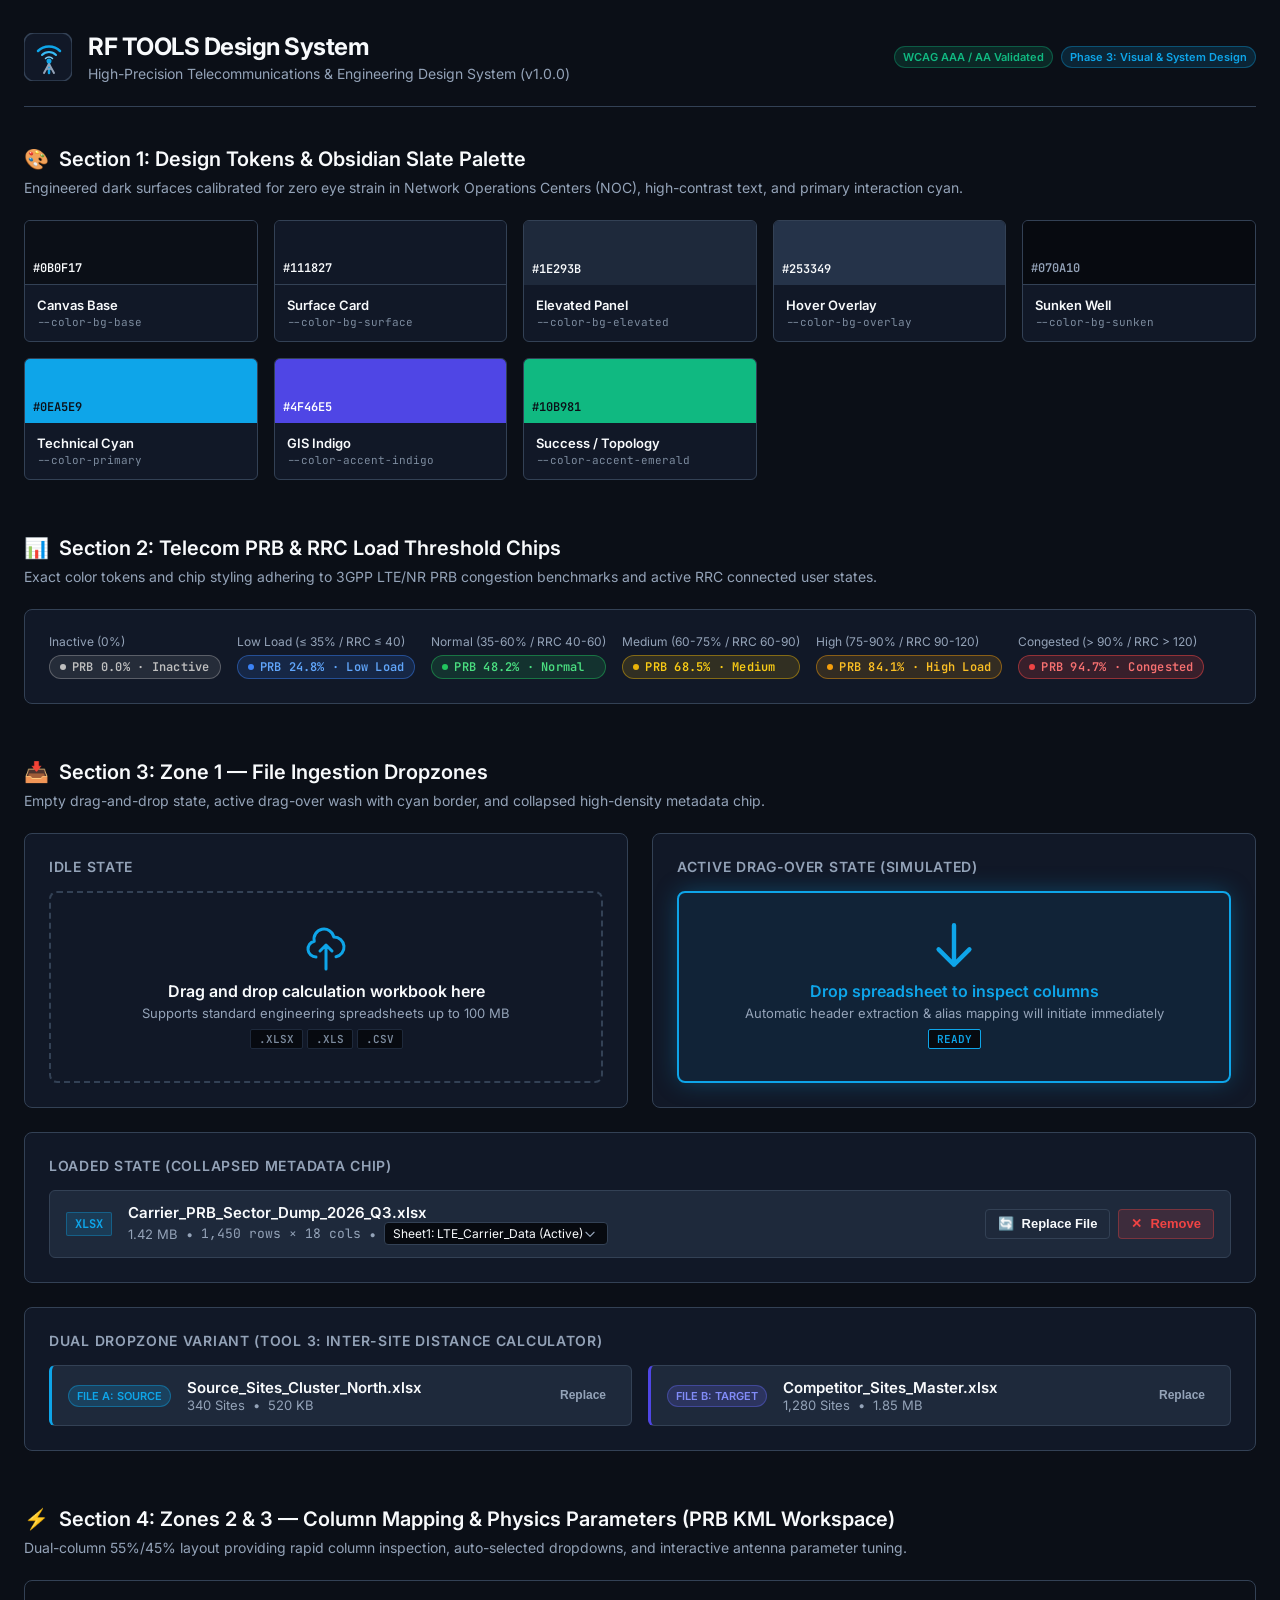
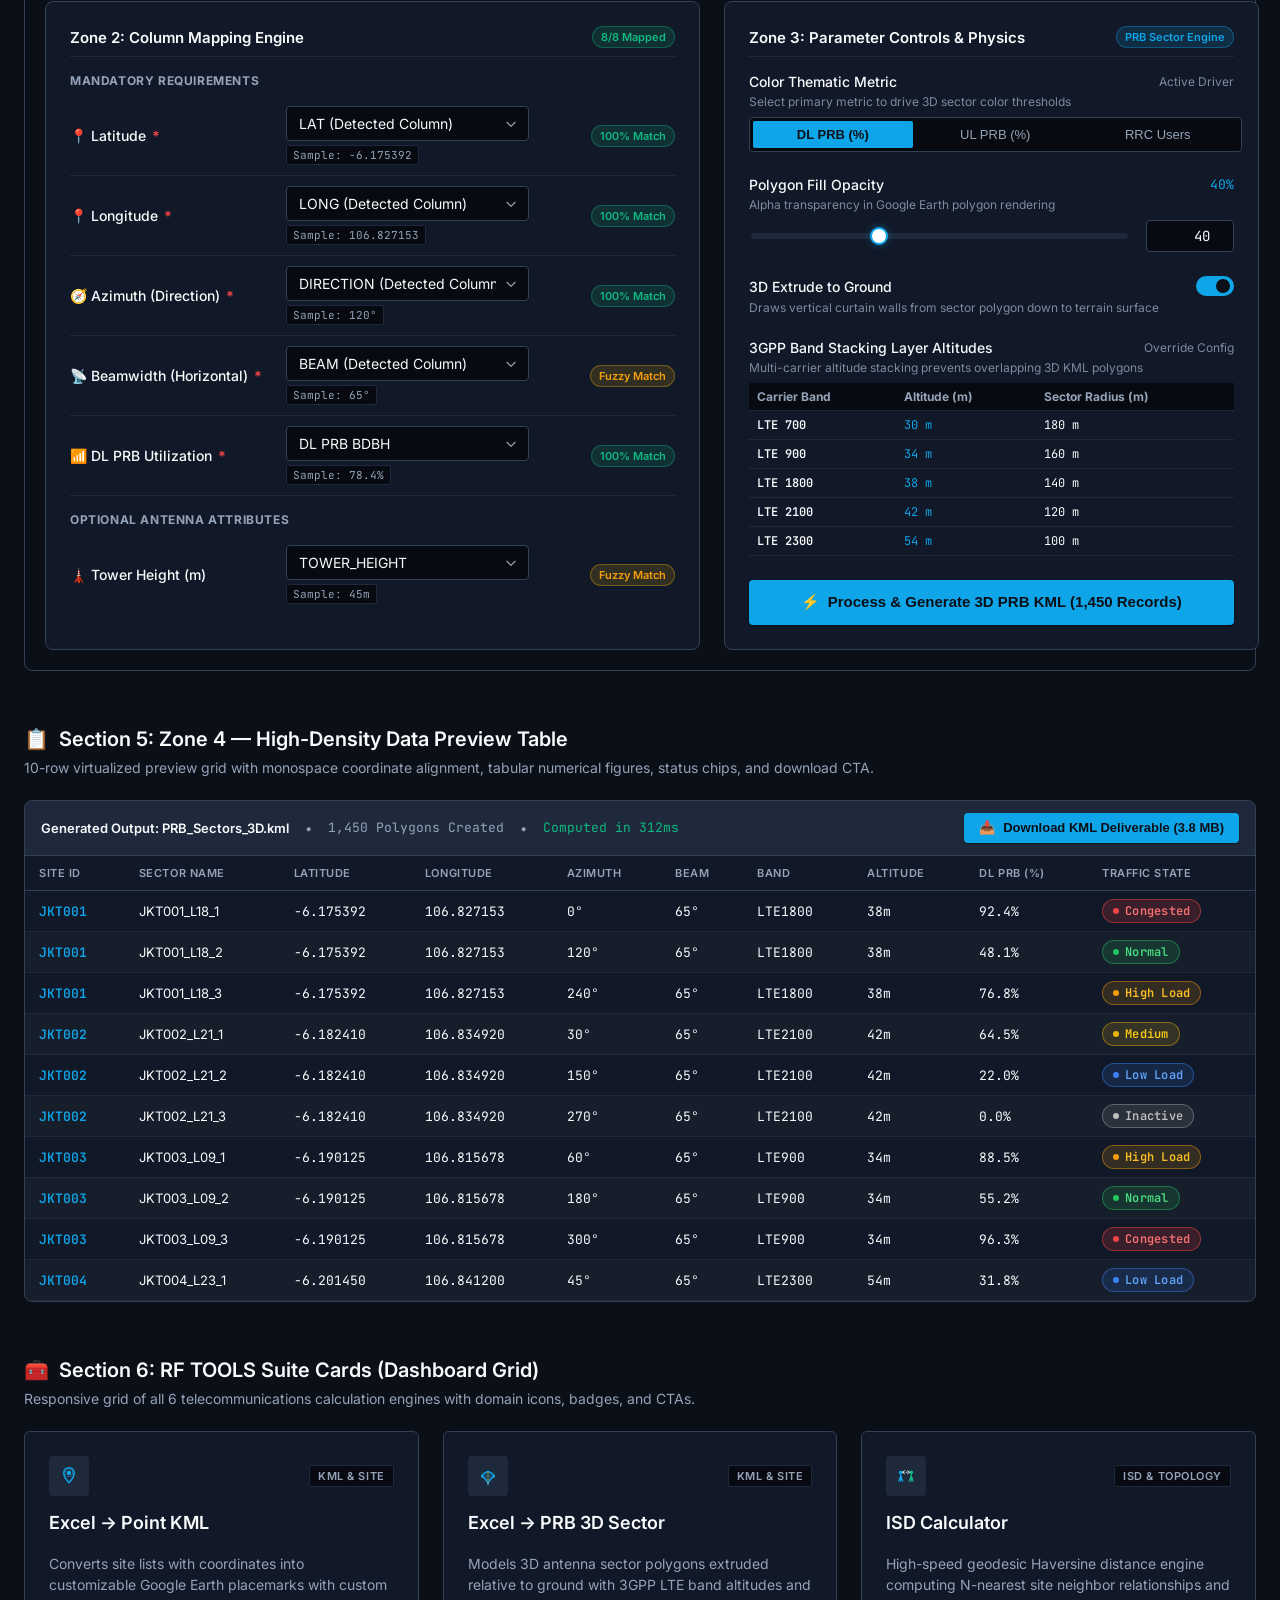
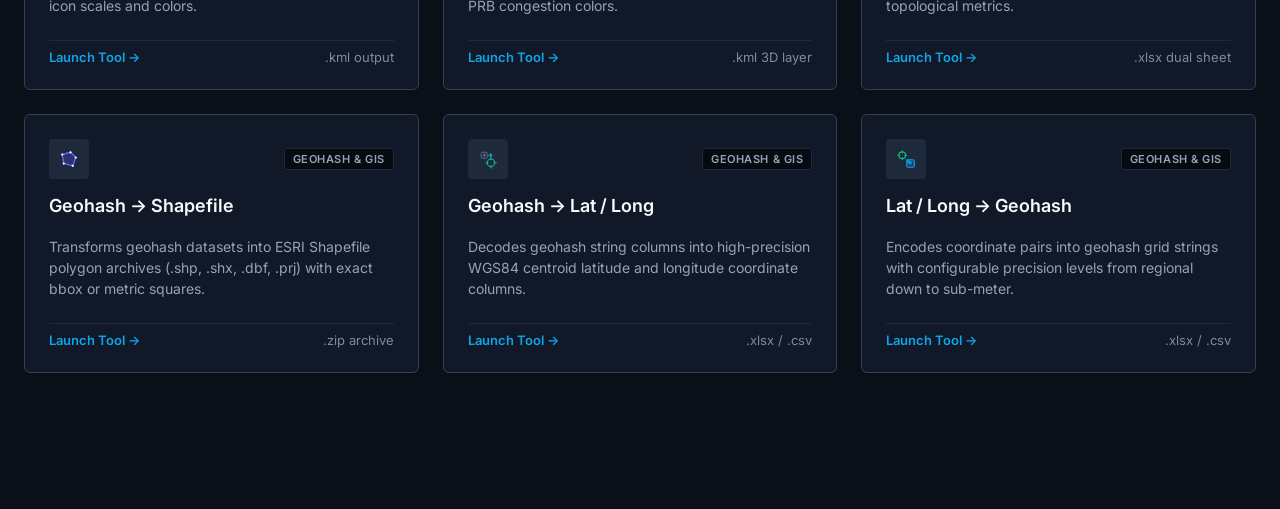
==== design-system-preview.html @ db0c5966 "Initial commit" ====
<!DOCTYPE html>
<html lang="en">
<head>
  <meta charset="UTF-8">
  <meta name="viewport" content="width=device-width, initial-scale=1.0">
  <title>RF TOOLS — Visual Design System & Component Lab</title>
  <link rel="preconnect" href="https://fonts.googleapis.com">
  <link rel="preconnect" href="https://fonts.gstatic.com" crossorigin>
  <link href="https://fonts.googleapis.com/css2?family=Inter:wght@400;500;600;700&family=JetBrains+Mono:wght@400;500;600;700&display=swap" rel="stylesheet">
  <link rel="stylesheet" href="./tokens.css">
  <link rel="stylesheet" href="./components.css">
  <style>
    /* Custom Showcase Layout Styles */
    .showcase-container {
      max-width: 1400px;
      margin: 0 auto;
      padding: 32px 24px 80px 24px;
    }
    .showcase-header {
      display: flex;
      align-items: center;
      justify-content: space-between;
      padding-bottom: 24px;
      border-bottom: 1px solid var(--color-border-default);
      margin-bottom: 40px;
    }
    .showcase-brand {
      display: flex;
      align-items: center;
      gap: 16px;
    }
    .showcase-brand__logo {
      width: 48px;
      height: 48px;
    }
    .showcase-brand__title {
      margin: 0;
      font-size: 1.5rem;
      font-weight: 700;
      letter-spacing: -0.02em;
      color: var(--color-text-primary);
    }
    .showcase-brand__subtitle {
      margin: 4px 0 0 0;
      font-size: 0.875rem;
      color: var(--color-text-secondary);
    }
    .showcase-section {
      margin-bottom: 56px;
    }
    .showcase-section__title {
      font-size: 1.25rem;
      font-weight: 600;
      margin: 0 0 8px 0;
      color: var(--color-text-primary);
      display: flex;
      align-items: center;
      gap: 10px;
    }
    .showcase-section__desc {
      font-size: 0.875rem;
      color: var(--color-text-secondary);
      margin: 0 0 24px 0;
    }
    .palette-grid {
      display: grid;
      grid-template-columns: repeat(auto-fill, minmax(200px, 1fr));
      gap: 16px;
    }
    .palette-card {
      background-color: var(--color-bg-surface);
      border: 1px solid var(--color-border-default);
      border-radius: var(--rounded-md);
      overflow: hidden;
    }
    .palette-swatch {
      height: 64px;
      width: 100%;
      display: flex;
      align-items: flex-end;
      padding: 8px;
      box-sizing: border-box;
      font-family: 'JetBrains Mono', monospace;
      font-size: 0.75rem;
      font-weight: 600;
    }
    .palette-info {
      padding: 12px;
    }
    .palette-name {
      font-size: 0.8125rem;
      font-weight: 600;
      color: var(--color-text-primary);
      margin-bottom: 2px;
    }
    .palette-token {
      font-size: 0.6875rem;
      font-family: 'JetBrains Mono', monospace;
      color: var(--color-text-muted);
    }
    .component-box {
      background-color: var(--color-bg-surface);
      border: 1px solid var(--color-border-default);
      border-radius: var(--rounded-lg);
      padding: 24px;
      margin-bottom: 24px;
    }
    .component-box__title {
      font-size: 0.875rem;
      font-weight: 600;
      color: var(--color-text-secondary);
      text-transform: uppercase;
      letter-spacing: 0.05em;
      margin-bottom: 16px;
    }
    .dual-workspace-preview {
      display: grid;
      grid-template-columns: 55% 45%;
      gap: 24px;
      background-color: var(--color-bg-base);
      padding: 20px;
      border: 1px solid var(--color-border-default);
      border-radius: var(--rounded-lg);
    }
    @media (max-width: 1024px) {
      .dual-workspace-preview {
        grid-template-columns: 1fr;
      }
    }
  </style>
</head>
<body>

  <div class="showcase-container">
    <!-- Header -->
    <header class="showcase-header">
      <div class="showcase-brand">
        <img src="./assets/icons/rf-logo.svg" alt="RF TOOLS" class="showcase-brand__logo">
        <div>
          <h1 class="showcase-brand__title">RF TOOLS Design System</h1>
          <p class="showcase-brand__subtitle">High-Precision Telecommunications & Engineering Design System (v1.0.0)</p>
        </div>
      </div>
      <div style="display: flex; gap: 8px; align-items: center;">
        <span class="rf-confidence-pill rf-confidence-pill--high">WCAG AAA / AA Validated</span>
        <span class="rf-confidence-pill rf-confidence-pill--medium" style="background-color: rgba(14,165,233,0.15); color: #0EA5E9; border-color: rgba(14,165,233,0.35);">Phase 3: Visual &amp; System Design</span>
      </div>
    </header>

    <!-- SECTION 1: DESIGN TOKENS & OBSIDIAN SLATE PALETTE -->
    <section class="showcase-section">
      <h2 class="showcase-section__title">
        <span>🎨</span> Section 1: Design Tokens &amp; Obsidian Slate Palette
      </h2>
      <p class="showcase-section__desc">
        Engineered dark surfaces calibrated for zero eye strain in Network Operations Centers (NOC), high-contrast text, and primary interaction cyan.
      </p>

      <div class="palette-grid">
        <div class="palette-card">
          <div class="palette-swatch" style="background-color: #0B0F17; color: #F8FAFC; border-bottom: 1px solid #334155;">#0B0F17</div>
          <div class="palette-info">
            <div class="palette-name">Canvas Base</div>
            <div class="palette-token">--color-bg-base</div>
          </div>
        </div>
        <div class="palette-card">
          <div class="palette-swatch" style="background-color: #111827; color: #F8FAFC; border-bottom: 1px solid #334155;">#111827</div>
          <div class="palette-info">
            <div class="palette-name">Surface Card</div>
            <div class="palette-token">--color-bg-surface</div>
          </div>
        </div>
        <div class="palette-card">
          <div class="palette-swatch" style="background-color: #1E293B; color: #F8FAFC;">#1E293B</div>
          <div class="palette-info">
            <div class="palette-name">Elevated Panel</div>
            <div class="palette-token">--color-bg-elevated</div>
          </div>
        </div>
        <div class="palette-card">
          <div class="palette-swatch" style="background-color: #253349; color: #F8FAFC;">#253349</div>
          <div class="palette-info">
            <div class="palette-name">Hover Overlay</div>
            <div class="palette-token">--color-bg-overlay</div>
          </div>
        </div>
        <div class="palette-card">
          <div class="palette-swatch" style="background-color: #070A10; color: #94A3B8; border-bottom: 1px solid #334155;">#070A10</div>
          <div class="palette-info">
            <div class="palette-name">Sunken Well</div>
            <div class="palette-token">--color-bg-sunken</div>
          </div>
        </div>
        <div class="palette-card">
          <div class="palette-swatch" style="background-color: #0EA5E9; color: #0B0F17;">#0EA5E9</div>
          <div class="palette-info">
            <div class="palette-name">Technical Cyan</div>
            <div class="palette-token">--color-primary</div>
          </div>
        </div>
        <div class="palette-card">
          <div class="palette-swatch" style="background-color: #4F46E5; color: #FFFFFF;">#4F46E5</div>
          <div class="palette-info">
            <div class="palette-name">GIS Indigo</div>
            <div class="palette-token">--color-accent-indigo</div>
          </div>
        </div>
        <div class="palette-card">
          <div class="palette-swatch" style="background-color: #10B981; color: #0B0F17;">#10B981</div>
          <div class="palette-info">
            <div class="palette-name">Success / Topology</div>
            <div class="palette-token">--color-accent-emerald</div>
          </div>
        </div>
      </div>
    </section>

    <!-- SECTION 2: TELECOM KPI LOAD THRESHOLD MATRIX -->
    <section class="showcase-section">
      <h2 class="showcase-section__title">
        <span>📊</span> Section 2: Telecom PRB &amp; RRC Load Threshold Chips
      </h2>
      <p class="showcase-section__desc">
        Exact color tokens and chip styling adhering to 3GPP LTE/NR PRB congestion benchmarks and active RRC connected user states.
      </p>

      <div class="component-box">
        <div style="display: flex; gap: 16px; flex-wrap: wrap; align-items: center;">
          <div style="display: flex; flex-direction: column; gap: 6px;">
            <span style="font-size: 0.75rem; color: var(--color-text-secondary);">Inactive (0%)</span>
            <span class="rf-kpi-chip rf-kpi-chip--gray">
              <span class="rf-kpi-chip__dot"></span>
              PRB 0.0% · Inactive
            </span>
          </div>
          <div style="display: flex; flex-direction: column; gap: 6px;">
            <span style="font-size: 0.75rem; color: var(--color-text-secondary);">Low Load (&le; 35% / RRC &le; 40)</span>
            <span class="rf-kpi-chip rf-kpi-chip--blue">
              <span class="rf-kpi-chip__dot"></span>
              PRB 24.8% · Low Load
            </span>
          </div>
          <div style="display: flex; flex-direction: column; gap: 6px;">
            <span style="font-size: 0.75rem; color: var(--color-text-secondary);">Normal (35-60% / RRC 40-60)</span>
            <span class="rf-kpi-chip rf-kpi-chip--green">
              <span class="rf-kpi-chip__dot"></span>
              PRB 48.2% · Normal
            </span>
          </div>
          <div style="display: flex; flex-direction: column; gap: 6px;">
            <span style="font-size: 0.75rem; color: var(--color-text-secondary);">Medium (60-75% / RRC 60-90)</span>
            <span class="rf-kpi-chip rf-kpi-chip--yellow">
              <span class="rf-kpi-chip__dot"></span>
              PRB 68.5% · Medium
            </span>
          </div>
          <div style="display: flex; flex-direction: column; gap: 6px;">
            <span style="font-size: 0.75rem; color: var(--color-text-secondary);">High (75-90% / RRC 90-120)</span>
            <span class="rf-kpi-chip rf-kpi-chip--amber">
              <span class="rf-kpi-chip__dot"></span>
              PRB 84.1% · High Load
            </span>
          </div>
          <div style="display: flex; flex-direction: column; gap: 6px;">
            <span style="font-size: 0.75rem; color: var(--color-text-secondary);">Congested (&gt; 90% / RRC &gt; 120)</span>
            <span class="rf-kpi-chip rf-kpi-chip--red">
              <span class="rf-kpi-chip__dot"></span>
              PRB 94.7% · Congested
            </span>
          </div>
        </div>
      </div>
    </section>

    <!-- SECTION 3: ZONE 1 - INGESTION DROPZONE -->
    <section class="showcase-section">
      <h2 class="showcase-section__title">
        <span>📥</span> Section 3: Zone 1 — File Ingestion Dropzones
      </h2>
      <p class="showcase-section__desc">
        Empty drag-and-drop state, active drag-over wash with cyan border, and collapsed high-density metadata chip.
      </p>

      <div style="display: grid; grid-template-columns: 1fr 1fr; gap: 24px; margin-bottom: 24px;">
        <!-- Idle Dropzone -->
        <div class="component-box" style="margin-bottom: 0;">
          <div class="component-box__title">Idle State</div>
          <div class="rf-dropzone" id="demo-dropzone-idle">
            <svg class="rf-dropzone__icon" fill="none" viewBox="0 0 24 24" stroke="currentColor">
              <path stroke-linecap="round" stroke-linejoin="round" stroke-width="1.5" d="M7 16a4 4 0 01-.88-7.903A5 5 0 1115.9 6L16 6a5 5 0 011 9.9M15 13l-3-3m0 0l-3 3m3-3v12" />
            </svg>
            <div class="rf-dropzone__title">Drag and drop calculation workbook here</div>
            <div class="rf-dropzone__desc">Supports standard engineering spreadsheets up to 100 MB</div>
            <div class="rf-dropzone__formats">
              <span class="rf-dropzone__format-pill">.XLSX</span>
              <span class="rf-dropzone__format-pill">.XLS</span>
              <span class="rf-dropzone__format-pill">.CSV</span>
            </div>
          </div>
        </div>

        <!-- Drag-over Simulated State -->
        <div class="component-box" style="margin-bottom: 0;">
          <div class="component-box__title">Active Drag-Over State (Simulated)</div>
          <div class="rf-dropzone rf-dropzone--dragover">
            <svg class="rf-dropzone__icon" fill="none" viewBox="0 0 24 24" stroke="currentColor">
              <path stroke-linecap="round" stroke-linejoin="round" stroke-width="2" d="M19 14l-7 7m0 0l-7-7m7 7V3" />
            </svg>
            <div class="rf-dropzone__title" style="color: var(--color-primary);">Drop spreadsheet to inspect columns</div>
            <div class="rf-dropzone__desc">Automatic header extraction &amp; alias mapping will initiate immediately</div>
            <div class="rf-dropzone__formats">
              <span class="rf-dropzone__format-pill" style="border-color: var(--color-primary); color: var(--color-primary);">READY</span>
            </div>
          </div>
        </div>
      </div>

      <!-- Loaded Collapsed State -->
      <div class="component-box">
        <div class="component-box__title">Loaded State (Collapsed Metadata Chip)</div>
        <div class="rf-dropzone-chip">
          <div class="rf-dropzone-chip__meta">
            <span class="rf-dropzone-chip__format">XLSX</span>
            <div>
              <div class="rf-dropzone-chip__name">Carrier_PRB_Sector_Dump_2026_Q3.xlsx</div>
              <div class="rf-dropzone-chip__stats">
                <span>1.42 MB</span>
                <span>&bull;</span>
                <span class="rf-tabular-nums">1,450 rows &times; 18 cols</span>
                <span>&bull;</span>
                <select class="rf-mapping-select" style="width: auto; padding: 3px 24px 3px 8px; font-size: 0.75rem;">
                  <option>Sheet1: LTE_Carrier_Data (Active)</option>
                  <option>Sheet2: Tower_Coordinates</option>
                  <option>Sheet3: Metadata</option>
                </select>
              </div>
            </div>
          </div>
          <div class="rf-dropzone-chip__actions">
            <button class="rf-btn rf-btn-secondary" style="padding: 6px 12px; font-size: 0.8125rem;">
              <span>🔄</span> Replace File
            </button>
            <button class="rf-btn rf-btn-destructive" style="padding: 6px 12px; font-size: 0.8125rem;">
              <span>✕</span> Remove
            </button>
          </div>
        </div>
      </div>

      <!-- ISD Dual Dropzone -->
      <div class="component-box">
        <div class="component-box__title">Dual Dropzone Variant (Tool 3: Inter-Site Distance Calculator)</div>
        <div class="rf-dropzone-dual">
          <div class="rf-dropzone-chip" style="border-left: 3px solid var(--color-primary);">
            <div class="rf-dropzone-chip__meta">
              <span class="rf-confidence-pill rf-confidence-pill--medium" style="background-color: rgba(14,165,233,0.2); color: #0EA5E9; border-color: rgba(14,165,233,0.4);">FILE A: SOURCE</span>
              <div>
                <div class="rf-dropzone-chip__name">Source_Sites_Cluster_North.xlsx</div>
                <div class="rf-dropzone-chip__stats">
                  <span>340 Sites</span>
                  <span>&bull;</span>
                  <span>520 KB</span>
                </div>
              </div>
            </div>
            <button class="rf-btn rf-btn-ghost" style="padding: 4px 8px; font-size: 0.75rem;">Replace</button>
          </div>

          <div class="rf-dropzone-chip" style="border-left: 3px solid var(--color-accent-indigo);">
            <div class="rf-dropzone-chip__meta">
              <span class="rf-confidence-pill rf-confidence-pill--medium" style="background-color: rgba(99,102,241,0.2); color: #818CF8; border-color: rgba(99,102,241,0.4);">FILE B: TARGET</span>
              <div>
                <div class="rf-dropzone-chip__name">Competitor_Sites_Master.xlsx</div>
                <div class="rf-dropzone-chip__stats">
                  <span>1,280 Sites</span>
                  <span>&bull;</span>
                  <span>1.85 MB</span>
                </div>
              </div>
            </div>
            <button class="rf-btn rf-btn-ghost" style="padding: 4px 8px; font-size: 0.75rem;">Replace</button>
          </div>
        </div>
      </div>
    </section>

    <!-- SECTION 4: SPLIT WORKSPACE - ZONE 2 (MAPPING) & ZONE 3 (PARAMETERS) -->
    <section class="showcase-section">
      <h2 class="showcase-section__title">
        <span>⚡</span> Section 4: Zones 2 &amp; 3 — Column Mapping &amp; Physics Parameters (PRB KML Workspace)
      </h2>
      <p class="showcase-section__desc">
        Dual-column 55%/45% layout providing rapid column inspection, auto-selected dropdowns, and interactive antenna parameter tuning.
      </p>

      <div class="dual-workspace-preview">
        <!-- ZONE 2: MAPPING (55%) -->
        <div class="rf-mapping-panel">
          <div class="rf-mapping-section-header">
            <span style="font-size: 0.9375rem; font-weight: 600; color: var(--color-text-primary);">Zone 2: Column Mapping Engine</span>
            <span class="rf-confidence-pill rf-confidence-pill--high">8/8 Mapped</span>
          </div>

          <div class="rf-mapping-group-title">Mandatory Requirements</div>

          <!-- Latitude -->
          <div class="rf-mapping-row">
            <div class="rf-mapping-label">
              <span>📍 Latitude</span>
              <span class="rf-mapping-label__required">*</span>
            </div>
            <div class="rf-mapping-control-wrap">
              <select class="rf-mapping-select">
                <option selected>LAT (Detected Column)</option>
                <option>LATITUDE</option>
                <option>Y_COORD</option>
              </select>
              <div class="rf-sample-chip">Sample: -6.175392</div>
            </div>
            <div style="text-align: right;">
              <span class="rf-confidence-pill rf-confidence-pill--high">100% Match</span>
            </div>
          </div>

          <!-- Longitude -->
          <div class="rf-mapping-row">
            <div class="rf-mapping-label">
              <span>📍 Longitude</span>
              <span class="rf-mapping-label__required">*</span>
            </div>
            <div class="rf-mapping-control-wrap">
              <select class="rf-mapping-select">
                <option selected>LONG (Detected Column)</option>
                <option>LONGITUDE</option>
                <option>LON</option>
              </select>
              <div class="rf-sample-chip">Sample: 106.827153</div>
            </div>
            <div style="text-align: right;">
              <span class="rf-confidence-pill rf-confidence-pill--high">100% Match</span>
            </div>
          </div>

          <!-- Azimuth Direction -->
          <div class="rf-mapping-row">
            <div class="rf-mapping-label">
              <span>🧭 Azimuth (Direction)</span>
              <span class="rf-mapping-label__required">*</span>
            </div>
            <div class="rf-mapping-control-wrap">
              <select class="rf-mapping-select">
                <option selected>DIRECTION (Detected Column)</option>
                <option>AZIMUTH</option>
                <option>BEARING</option>
              </select>
              <div class="rf-sample-chip">Sample: 120&deg;</div>
            </div>
            <div style="text-align: right;">
              <span class="rf-confidence-pill rf-confidence-pill--high">100% Match</span>
            </div>
          </div>

          <!-- Beamwidth -->
          <div class="rf-mapping-row">
            <div class="rf-mapping-label">
              <span>📡 Beamwidth (Horizontal)</span>
              <span class="rf-mapping-label__required">*</span>
            </div>
            <div class="rf-mapping-control-wrap">
              <select class="rf-mapping-select">
                <option selected>BEAM (Detected Column)</option>
                <option>H_BW</option>
              </select>
              <div class="rf-sample-chip">Sample: 65&deg;</div>
            </div>
            <div style="text-align: right;">
              <span class="rf-confidence-pill rf-confidence-pill--medium">Fuzzy Match</span>
            </div>
          </div>

          <!-- PRB Traffic Metric -->
          <div class="rf-mapping-row">
            <div class="rf-mapping-label">
              <span>📶 DL PRB Utilization</span>
              <span class="rf-mapping-label__required">*</span>
            </div>
            <div class="rf-mapping-control-wrap">
              <select class="rf-mapping-select">
                <option selected>DL PRB BDBH</option>
                <option>DL_PRB_AVG</option>
              </select>
              <div class="rf-sample-chip">Sample: 78.4%</div>
            </div>
            <div style="text-align: right;">
              <span class="rf-confidence-pill rf-confidence-pill--high">100% Match</span>
            </div>
          </div>

          <div class="rf-mapping-group-title">Optional Antenna Attributes</div>

          <!-- Tower Height -->
          <div class="rf-mapping-row">
            <div class="rf-mapping-label">
              <span>🗼 Tower Height (m)</span>
            </div>
            <div class="rf-mapping-control-wrap">
              <select class="rf-mapping-select">
                <option selected>TOWER_HEIGHT</option>
                <option>HEIGHT_M</option>
              </select>
              <div class="rf-sample-chip">Sample: 45m</div>
            </div>
            <div style="text-align: right;">
              <span class="rf-confidence-pill rf-confidence-pill--medium">Fuzzy Match</span>
            </div>
          </div>
        </div>

        <!-- ZONE 3: PARAMETER TUNING (45%) -->
        <div class="rf-param-panel">
          <div class="rf-mapping-section-header">
            <span style="font-size: 0.9375rem; font-weight: 600; color: var(--color-text-primary);">Zone 3: Parameter Controls &amp; Physics</span>
            <span class="rf-confidence-pill rf-confidence-pill--high" style="background-color: rgba(14,165,233,0.15); color: #0EA5E9; border-color: rgba(14,165,233,0.35);">PRB Sector Engine</span>
          </div>

          <!-- Metric Selector Segmented Toggle -->
          <div class="rf-param-group">
            <div class="rf-param-header">
              <span class="rf-param-title">Color Thematic Metric</span>
              <span style="font-size: 0.75rem; color: var(--color-text-muted);">Active Driver</span>
            </div>
            <div class="rf-param-desc">Select primary metric to drive 3D sector color thresholds</div>
            <div class="rf-segmented-switch" style="width: 100%;">
              <button class="rf-segmented-item rf-segmented-item--active" style="flex: 1;">DL PRB (%)</button>
              <button class="rf-segmented-item" style="flex: 1;">UL PRB (%)</button>
              <button class="rf-segmented-item" style="flex: 1;">RRC Users</button>
            </div>
          </div>

          <!-- Sector Fill Opacity Slider -->
          <div class="rf-param-group">
            <div class="rf-param-header">
              <span class="rf-param-title">Polygon Fill Opacity</span>
              <span class="rf-tabular-nums" style="font-size: 0.8125rem; color: var(--color-primary);">40%</span>
            </div>
            <div class="rf-param-desc">Alpha transparency in Google Earth polygon rendering</div>
            <div class="rf-slider-row">
              <input type="range" class="rf-slider" min="10" max="100" value="40" id="demo-opacity-slider">
              <input type="number" class="rf-stepper-input" value="40" min="10" max="100">
            </div>
          </div>

          <!-- Extrude to Ground Toggle -->
          <div class="rf-param-group">
            <div class="rf-param-header">
              <span class="rf-param-title">3D Extrude to Ground</span>
              <label style="position: relative; display: inline-block; width: 38px; height: 20px;">
                <input type="checkbox" checked style="opacity: 0; width: 0; height: 0;">
                <span style="position: absolute; cursor: pointer; top: 0; left: 0; right: 0; bottom: 0; background-color: var(--color-primary); border-radius: 20px; transition: .2s;">
                  <span style="position: absolute; content: ''; height: 14px; width: 14px; left: 20px; bottom: 3px; background-color: #0B0F17; border-radius: 50%; transition: .2s;"></span>
                </span>
              </label>
            </div>
            <div class="rf-param-desc">Draws vertical curtain walls from sector polygon down to terrain surface</div>
          </div>

          <!-- LTE Band Altitude Stacking Matrix -->
          <div class="rf-param-group">
            <div class="rf-param-header">
              <span class="rf-param-title">3GPP Band Stacking Layer Altitudes</span>
              <span style="font-size: 0.75rem; color: var(--color-text-muted);">Override Config</span>
            </div>
            <div class="rf-param-desc">Multi-carrier altitude stacking prevents overlapping 3D KML polygons</div>
            <table class="rf-band-table">
              <thead>
                <tr>
                  <th>Carrier Band</th>
                  <th>Altitude (m)</th>
                  <th>Sector Radius (m)</th>
                </tr>
              </thead>
              <tbody>
                <tr>
                  <td style="color: var(--color-text-primary); font-weight: 600;">LTE 700</td>
                  <td style="color: var(--color-primary);">30 m</td>
                  <td>180 m</td>
                </tr>
                <tr>
                  <td style="color: var(--color-text-primary); font-weight: 600;">LTE 900</td>
                  <td style="color: var(--color-primary);">34 m</td>
                  <td>160 m</td>
                </tr>
                <tr>
                  <td style="color: var(--color-text-primary); font-weight: 600;">LTE 1800</td>
                  <td style="color: var(--color-primary);">38 m</td>
                  <td>140 m</td>
                </tr>
                <tr>
                  <td style="color: var(--color-text-primary); font-weight: 600;">LTE 2100</td>
                  <td style="color: var(--color-primary);">42 m</td>
                  <td>120 m</td>
                </tr>
                <tr>
                  <td style="color: var(--color-text-primary); font-weight: 600;">LTE 2300</td>
                  <td style="color: var(--color-primary);">54 m</td>
                  <td>100 m</td>
                </tr>
              </tbody>
            </table>
          </div>

          <!-- Primary Execution Action -->
          <div style="margin-top: 24px;">
            <button class="rf-btn rf-btn-primary" style="width: 100%; padding: 12px; font-size: 0.9375rem;">
              <span>⚡</span> Process &amp; Generate 3D PRB KML (1,450 Records)
            </button>
          </div>
        </div>
      </div>
    </section>

    <!-- SECTION 5: ZONE 4 - DATA PREVIEW TABLE -->
    <section class="showcase-section">
      <h2 class="showcase-section__title">
        <span>📋</span> Section 5: Zone 4 — High-Density Data Preview Table
      </h2>
      <p class="showcase-section__desc">
        10-row virtualized preview grid with monospace coordinate alignment, tabular numerical figures, status chips, and download CTA.
      </p>

      <div class="rf-table-container">
        <!-- Summary Bar -->
        <div class="rf-table-summary-bar">
          <div class="rf-table-stats">
            <span style="font-weight: 600; color: var(--color-text-primary);">Generated Output: PRB_Sectors_3D.kml</span>
            <span>&bull;</span>
            <span class="rf-tabular-nums">1,450 Polygons Created</span>
            <span>&bull;</span>
            <span class="rf-tabular-nums" style="color: var(--color-status-success);">Computed in 312ms</span>
          </div>
          <div>
            <button class="rf-btn rf-btn-primary" style="padding: 6px 14px; font-size: 0.8125rem;">
              <span>📥</span> Download KML Deliverable (3.8 MB)
            </button>
          </div>
        </div>

        <!-- Data Grid -->
        <div class="rf-table-wrap">
          <table class="rf-table">
            <thead>
              <tr>
                <th>Site ID</th>
                <th>Sector Name</th>
                <th>Latitude</th>
                <th>Longitude</th>
                <th>Azimuth</th>
                <th>Beam</th>
                <th>Band</th>
                <th>Altitude</th>
                <th>DL PRB (%)</th>
                <th>Traffic State</th>
              </tr>
            </thead>
            <tbody>
              <tr>
                <td class="rf-mono" style="font-weight: 600; color: var(--color-primary);">JKT001</td>
                <td>JKT001_L18_1</td>
                <td class="rf-mono">-6.175392</td>
                <td class="rf-mono">106.827153</td>
                <td class="rf-mono">0&deg;</td>
                <td class="rf-mono">65&deg;</td>
                <td class="rf-mono">LTE1800</td>
                <td class="rf-mono">38m</td>
                <td class="rf-mono">92.4%</td>
                <td><span class="rf-kpi-chip rf-kpi-chip--red"><span class="rf-kpi-chip__dot"></span>Congested</span></td>
              </tr>
              <tr>
                <td class="rf-mono" style="font-weight: 600; color: var(--color-primary);">JKT001</td>
                <td>JKT001_L18_2</td>
                <td class="rf-mono">-6.175392</td>
                <td class="rf-mono">106.827153</td>
                <td class="rf-mono">120&deg;</td>
                <td class="rf-mono">65&deg;</td>
                <td class="rf-mono">LTE1800</td>
                <td class="rf-mono">38m</td>
                <td class="rf-mono">48.1%</td>
                <td><span class="rf-kpi-chip rf-kpi-chip--green"><span class="rf-kpi-chip__dot"></span>Normal</span></td>
              </tr>
              <tr>
                <td class="rf-mono" style="font-weight: 600; color: var(--color-primary);">JKT001</td>
                <td>JKT001_L18_3</td>
                <td class="rf-mono">-6.175392</td>
                <td class="rf-mono">106.827153</td>
                <td class="rf-mono">240&deg;</td>
                <td class="rf-mono">65&deg;</td>
                <td class="rf-mono">LTE1800</td>
                <td class="rf-mono">38m</td>
                <td class="rf-mono">76.8%</td>
                <td><span class="rf-kpi-chip rf-kpi-chip--amber"><span class="rf-kpi-chip__dot"></span>High Load</span></td>
              </tr>
              <tr>
                <td class="rf-mono" style="font-weight: 600; color: var(--color-primary);">JKT002</td>
                <td>JKT002_L21_1</td>
                <td class="rf-mono">-6.182410</td>
                <td class="rf-mono">106.834920</td>
                <td class="rf-mono">30&deg;</td>
                <td class="rf-mono">65&deg;</td>
                <td class="rf-mono">LTE2100</td>
                <td class="rf-mono">42m</td>
                <td class="rf-mono">64.5%</td>
                <td><span class="rf-kpi-chip rf-kpi-chip--yellow"><span class="rf-kpi-chip__dot"></span>Medium</span></td>
              </tr>
              <tr>
                <td class="rf-mono" style="font-weight: 600; color: var(--color-primary);">JKT002</td>
                <td>JKT002_L21_2</td>
                <td class="rf-mono">-6.182410</td>
                <td class="rf-mono">106.834920</td>
                <td class="rf-mono">150&deg;</td>
                <td class="rf-mono">65&deg;</td>
                <td class="rf-mono">LTE2100</td>
                <td class="rf-mono">42m</td>
                <td class="rf-mono">22.0%</td>
                <td><span class="rf-kpi-chip rf-kpi-chip--blue"><span class="rf-kpi-chip__dot"></span>Low Load</span></td>
              </tr>
              <tr>
                <td class="rf-mono" style="font-weight: 600; color: var(--color-primary);">JKT002</td>
                <td>JKT002_L21_3</td>
                <td class="rf-mono">-6.182410</td>
                <td class="rf-mono">106.834920</td>
                <td class="rf-mono">270&deg;</td>
                <td class="rf-mono">65&deg;</td>
                <td class="rf-mono">LTE2100</td>
                <td class="rf-mono">42m</td>
                <td class="rf-mono">0.0%</td>
                <td><span class="rf-kpi-chip rf-kpi-chip--gray"><span class="rf-kpi-chip__dot"></span>Inactive</span></td>
              </tr>
              <tr>
                <td class="rf-mono" style="font-weight: 600; color: var(--color-primary);">JKT003</td>
                <td>JKT003_L09_1</td>
                <td class="rf-mono">-6.190125</td>
                <td class="rf-mono">106.815678</td>
                <td class="rf-mono">60&deg;</td>
                <td class="rf-mono">65&deg;</td>
                <td class="rf-mono">LTE900</td>
                <td class="rf-mono">34m</td>
                <td class="rf-mono">88.5%</td>
                <td><span class="rf-kpi-chip rf-kpi-chip--amber"><span class="rf-kpi-chip__dot"></span>High Load</span></td>
              </tr>
              <tr>
                <td class="rf-mono" style="font-weight: 600; color: var(--color-primary);">JKT003</td>
                <td>JKT003_L09_2</td>
                <td class="rf-mono">-6.190125</td>
                <td class="rf-mono">106.815678</td>
                <td class="rf-mono">180&deg;</td>
                <td class="rf-mono">65&deg;</td>
                <td class="rf-mono">LTE900</td>
                <td class="rf-mono">34m</td>
                <td class="rf-mono">55.2%</td>
                <td><span class="rf-kpi-chip rf-kpi-chip--green"><span class="rf-kpi-chip__dot"></span>Normal</span></td>
              </tr>
              <tr>
                <td class="rf-mono" style="font-weight: 600; color: var(--color-primary);">JKT003</td>
                <td>JKT003_L09_3</td>
                <td class="rf-mono">-6.190125</td>
                <td class="rf-mono">106.815678</td>
                <td class="rf-mono">300&deg;</td>
                <td class="rf-mono">65&deg;</td>
                <td class="rf-mono">LTE900</td>
                <td class="rf-mono">34m</td>
                <td class="rf-mono">96.3%</td>
                <td><span class="rf-kpi-chip rf-kpi-chip--red"><span class="rf-kpi-chip__dot"></span>Congested</span></td>
              </tr>
              <tr>
                <td class="rf-mono" style="font-weight: 600; color: var(--color-primary);">JKT004</td>
                <td>JKT004_L23_1</td>
                <td class="rf-mono">-6.201450</td>
                <td class="rf-mono">106.841200</td>
                <td class="rf-mono">45&deg;</td>
                <td class="rf-mono">65&deg;</td>
                <td class="rf-mono">LTE2300</td>
                <td class="rf-mono">54m</td>
                <td class="rf-mono">31.8%</td>
                <td><span class="rf-kpi-chip rf-kpi-chip--blue"><span class="rf-kpi-chip__dot"></span>Low Load</span></td>
              </tr>
            </tbody>
          </table>
        </div>
      </div>
    </section>

    <!-- SECTION 6: SUITE TOOL CARDS (DASHBOARD VIEW) -->
    <section class="showcase-section">
      <h2 class="showcase-section__title">
        <span>🧰</span> Section 6: RF TOOLS Suite Cards (Dashboard Grid)
      </h2>
      <p class="showcase-section__desc">
        Responsive grid of all 6 telecommunications calculation engines with domain icons, badges, and CTAs.
      </p>

      <div class="rf-card-grid">
        <!-- Tool 1 -->
        <a href="#tool-excel-to-kml" class="rf-card-tool">
          <div class="rf-card-tool__header">
            <div class="rf-card-tool__icon">
              <img src="./assets/icons/tool-excel-to-kml.svg" alt="Excel to KML" style="width: 24px; height: 24px;">
            </div>
            <span class="rf-card-tool__category">KML &amp; Site</span>
          </div>
          <h3 class="rf-card-tool__title">Excel &rarr; Point KML</h3>
          <p class="rf-card-tool__desc">Converts site lists with coordinates into customizable Google Earth placemarks with custom icon scales and colors.</p>
          <div class="rf-card-tool__footer">
            <span style="color: var(--color-primary); font-weight: 600;">Launch Tool &rarr;</span>
            <span style="color: var(--color-text-muted);">.kml output</span>
          </div>
        </a>

        <!-- Tool 2 -->
        <a href="#tool-prb-kml" class="rf-card-tool">
          <div class="rf-card-tool__header">
            <div class="rf-card-tool__icon">
              <img src="./assets/icons/tool-prb-kml.svg" alt="PRB KML" style="width: 24px; height: 24px;">
            </div>
            <span class="rf-card-tool__category">KML &amp; Site</span>
          </div>
          <h3 class="rf-card-tool__title">Excel &rarr; PRB 3D Sector</h3>
          <p class="rf-card-tool__desc">Models 3D antenna sector polygons extruded relative to ground with 3GPP LTE band altitudes and PRB congestion colors.</p>
          <div class="rf-card-tool__footer">
            <span style="color: var(--color-primary); font-weight: 600;">Launch Tool &rarr;</span>
            <span style="color: var(--color-text-muted);">.kml 3D layer</span>
          </div>
        </a>

        <!-- Tool 3 -->
        <a href="#tool-isd" class="rf-card-tool">
          <div class="rf-card-tool__header">
            <div class="rf-card-tool__icon">
              <img src="./assets/icons/tool-isd-calculator.svg" alt="ISD Calculator" style="width: 24px; height: 24px;">
            </div>
            <span class="rf-card-tool__category">ISD &amp; Topology</span>
          </div>
          <h3 class="rf-card-tool__title">ISD Calculator</h3>
          <p class="rf-card-tool__desc">High-speed geodesic Haversine distance engine computing N-nearest site neighbor relationships and topological metrics.</p>
          <div class="rf-card-tool__footer">
            <span style="color: var(--color-primary); font-weight: 600;">Launch Tool &rarr;</span>
            <span style="color: var(--color-text-muted);">.xlsx dual sheet</span>
          </div>
        </a>

        <!-- Tool 4 -->
        <a href="#tool-geohash-shp" class="rf-card-tool">
          <div class="rf-card-tool__header">
            <div class="rf-card-tool__icon">
              <img src="./assets/icons/tool-geohash-to-shp.svg" alt="Geohash to Shapefile" style="width: 24px; height: 24px;">
            </div>
            <span class="rf-card-tool__category">Geohash &amp; GIS</span>
          </div>
          <h3 class="rf-card-tool__title">Geohash &rarr; Shapefile</h3>
          <p class="rf-card-tool__desc">Transforms geohash datasets into ESRI Shapefile polygon archives (.shp, .shx, .dbf, .prj) with exact bbox or metric squares.</p>
          <div class="rf-card-tool__footer">
            <span style="color: var(--color-primary); font-weight: 600;">Launch Tool &rarr;</span>
            <span style="color: var(--color-text-muted);">.zip archive</span>
          </div>
        </a>

        <!-- Tool 5 -->
        <a href="#tool-geohash-latlon" class="rf-card-tool">
          <div class="rf-card-tool__header">
            <div class="rf-card-tool__icon">
              <img src="./assets/icons/tool-geohash-to-latlon.svg" alt="Geohash Decoder" style="width: 24px; height: 24px;">
            </div>
            <span class="rf-card-tool__category">Geohash &amp; GIS</span>
          </div>
          <h3 class="rf-card-tool__title">Geohash &rarr; Lat / Long</h3>
          <p class="rf-card-tool__desc">Decodes geohash string columns into high-precision WGS84 centroid latitude and longitude coordinate columns.</p>
          <div class="rf-card-tool__footer">
            <span style="color: var(--color-primary); font-weight: 600;">Launch Tool &rarr;</span>
            <span style="color: var(--color-text-muted);">.xlsx / .csv</span>
          </div>
        </a>

        <!-- Tool 6 -->
        <a href="#tool-latlon-geohash" class="rf-card-tool">
          <div class="rf-card-tool__header">
            <div class="rf-card-tool__icon">
              <img src="./assets/icons/tool-latlon-to-geohash.svg" alt="Coordinate Encoder" style="width: 24px; height: 24px;">
            </div>
            <span class="rf-card-tool__category">Geohash &amp; GIS</span>
          </div>
          <h3 class="rf-card-tool__title">Lat / Long &rarr; Geohash</h3>
          <p class="rf-card-tool__desc">Encodes coordinate pairs into geohash grid strings with configurable precision levels from regional down to sub-meter.</p>
          <div class="rf-card-tool__footer">
            <span style="color: var(--color-primary); font-weight: 600;">Launch Tool &rarr;</span>
            <span style="color: var(--color-text-muted);">.xlsx / .csv</span>
          </div>
        </a>
      </div>
    </section>
  </div>

  <script>
    // Live slider value sync
    const slider = document.getElementById('demo-opacity-slider');
    if (slider) {
      slider.addEventListener('input', (e) => {
        const numInput = slider.nextElementSibling;
        const display = slider.parentElement.previousElementSibling.querySelector('.rf-tabular-nums');
        if (numInput) numInput.value = e.target.value;
        if (display) display.textContent = e.target.value + '%';
      });
    }
  </script>
</body>
</html>
---- tokens.css ----
:root {
  --color-primary: #0ea5e9;
  --color-primary-hover: #0284c7;
  --color-primary-active: #0369a1;
  --color-bg-base: #0b0f17;
  --color-bg-surface: #111827;
  --color-bg-elevated: #1e293b;
  --color-bg-overlay: #253349;
  --color-bg-sunken: #070a10;
  --color-border-subtle: #1e293b;
  --color-border-default: #334155;
  --color-border-strong: #475569;
  --color-border-accent: #0ea5e9;
  --color-text-primary: #f8fafc;
  --color-text-secondary: #94a3b8;
  --color-text-muted: #7c8b9e;
  --color-text-inverse: #0b0f17;
  --color-text-white: #ffffff;
  --color-accent-indigo: #4f46e5;
  --color-accent-emerald: #10b981;
  --color-status-success: #10b981;
  --color-status-warning: #f59e0b;
  --color-status-danger: #ef4444;
  --color-status-info: #0ea5e9;
  --color-kpi-gray: #bfbfbf;
  --color-kpi-blue: #3b82f6;
  --color-kpi-green: #22c55e;
  --color-kpi-yellow: #eab308;
  --color-kpi-amber: #f59e0b;
  --color-kpi-red: #ef4444;
  --spacing-xs: 4px;
  --spacing-sm: 8px;
  --spacing-md: 16px;
  --spacing-lg: 24px;
  --spacing-xl: 32px;
  --spacing-xxl: 48px;
  --rounded-xs: 2px;
  --rounded-sm: 4px;
  --rounded-md: 6px;
  --rounded-lg: 8px;
  --rounded-full: 9999px;
}
---- components.css ----
/**
 * RF TOOLS Component Design System
 * Version: 1.0.0
 * Theme: Obsidian Slate Engineering Dark Theme
 */

@import './tokens.css';

/* ==========================================================================
   Base Layout & Workspace Shell
   ========================================================================== */

:root {
  color-scheme: dark;
}

body {
  margin: 0;
  padding: 0;
  background-color: var(--color-bg-base);
  color: var(--color-text-primary);
  font-family: 'Inter', -apple-system, BlinkMacSystemFont, 'Segoe UI', Roboto, sans-serif;
  -webkit-font-smoothing: antialiased;
  -moz-osx-font-smoothing: grayscale;
}

.rf-tabular-nums {
  font-family: 'JetBrains Mono', 'Geist Mono', monospace;
  font-variant-numeric: tabular-nums;
}

/* ==========================================================================
   Buttons & Actions
   ========================================================================== */

.rf-btn {
  display: inline-flex;
  align-items: center;
  justify-content: center;
  gap: var(--spacing-sm);
  padding: 8px 16px;
  font-size: 0.875rem;
  font-weight: 600;
  border-radius: var(--rounded-sm);
  border: 1px solid transparent;
  cursor: pointer;
  transition: all 0.15s ease-in-out;
  text-decoration: none;
  line-height: 1.25;
  user-select: none;
}

.rf-btn:focus-visible {
  outline: 2px solid var(--color-primary);
  outline-offset: 2px;
}

.rf-btn-primary {
  background-color: var(--color-primary);
  color: var(--color-text-inverse); /* WCAG AAA: 6.92:1 */
  box-shadow: 0 1px 2px rgba(0, 0, 0, 0.5);
}

.rf-btn-primary:hover:not(:disabled) {
  background-color: var(--color-primary-hover);
  box-shadow: 0 0 16px rgba(14, 165, 233, 0.4);
}

.rf-btn-primary:active:not(:disabled) {
  background-color: var(--color-primary-active);
  color: var(--color-text-white);
}

.rf-btn-secondary {
  background-color: var(--color-bg-elevated);
  color: var(--color-text-primary);
  border-color: var(--color-border-default);
}

.rf-btn-secondary:hover:not(:disabled) {
  background-color: var(--color-bg-overlay);
  border-color: var(--color-border-strong);
}

.rf-btn-ghost {
  background-color: transparent;
  color: var(--color-text-secondary);
}

.rf-btn-ghost:hover:not(:disabled) {
  background-color: var(--color-bg-elevated);
  color: var(--color-text-primary);
}

.rf-btn-destructive {
  background-color: rgba(239, 68, 68, 0.15);
  color: var(--color-status-danger);
  border-color: rgba(239, 68, 68, 0.35);
}

.rf-btn-destructive:hover:not(:disabled) {
  background-color: var(--color-status-danger);
  color: var(--color-text-inverse);
  box-shadow: 0 0 16px rgba(239, 68, 68, 0.4);
}

.rf-btn:disabled {
  opacity: 0.45;
  cursor: not-allowed;
  filter: grayscale(40%);
}

/* ==========================================================================
   Zone 1: Ingestion Dropzone
   ========================================================================== */

.rf-dropzone {
  position: relative;
  display: flex;
  flex-direction: column;
  align-items: center;
  justify-content: center;
  padding: var(--spacing-xl) var(--spacing-lg);
  background-color: var(--color-bg-surface);
  border: 2px dashed var(--color-border-default);
  border-radius: var(--rounded-lg);
  cursor: pointer;
  transition: all 0.2s ease-in-out;
  text-align: center;
}

.rf-dropzone:hover {
  border-color: var(--color-border-strong);
  background-color: rgba(30, 41, 59, 0.5);
}

.rf-dropzone--dragover {
  border-color: var(--color-border-accent) !important;
  border-style: solid !important;
  background-color: rgba(14, 165, 233, 0.08) !important;
  box-shadow: 0 0 24px -2px rgba(14, 165, 233, 0.35);
}

.rf-dropzone__icon {
  width: 48px;
  height: 48px;
  margin-bottom: var(--spacing-sm);
  color: var(--color-primary);
  transition: transform 0.2s ease;
}

.rf-dropzone--dragover .rf-dropzone__icon {
  transform: translateY(-4px) scale(1.1);
}

.rf-dropzone__title {
  font-size: 1rem;
  font-weight: 600;
  color: var(--color-text-primary);
  margin-bottom: 4px;
}

.rf-dropzone__desc {
  font-size: 0.8125rem;
  color: var(--color-text-secondary);
  margin-bottom: var(--spacing-sm);
}

.rf-dropzone__formats {
  display: flex;
  gap: var(--spacing-xs);
}

.rf-dropzone__format-pill {
  padding: 2px 8px;
  font-size: 0.6875rem;
  font-weight: 600;
  font-family: 'JetBrains Mono', monospace;
  background-color: var(--color-bg-sunken);
  color: var(--color-text-muted);
  border-radius: var(--rounded-xs);
  border: 1px solid var(--color-border-subtle);
}

/* Loaded Collapsed Metadata Chip */
.rf-dropzone-chip {
  display: flex;
  align-items: center;
  justify-content: space-between;
  width: 100%;
  padding: 12px 16px;
  background-color: var(--color-bg-elevated);
  border: 1px solid var(--color-border-default);
  border-radius: var(--rounded-md);
  box-sizing: border-box;
}

.rf-dropzone-chip__meta {
  display: flex;
  align-items: center;
  gap: var(--spacing-md);
}

.rf-dropzone-chip__format {
  padding: 3px 8px;
  font-size: 0.75rem;
  font-weight: 700;
  font-family: 'JetBrains Mono', monospace;
  background-color: rgba(14, 165, 233, 0.15);
  color: var(--color-primary);
  border: 1px solid rgba(14, 165, 233, 0.35);
  border-radius: var(--rounded-xs);
}

.rf-dropzone-chip__name {
  font-size: 0.9375rem;
  font-weight: 600;
  color: var(--color-text-primary);
}

.rf-dropzone-chip__stats {
  display: flex;
  align-items: center;
  gap: var(--spacing-sm);
  font-size: 0.8125rem;
  color: var(--color-text-secondary);
}

.rf-dropzone-chip__actions {
  display: flex;
  align-items: center;
  gap: var(--spacing-sm);
}

/* Dual Dropzone (ISD Tool) */
.rf-dropzone-dual {
  display: grid;
  grid-template-columns: 1fr 1fr;
  gap: var(--spacing-md);
  width: 100%;
}

@media (max-width: 768px) {
  .rf-dropzone-dual {
    grid-template-columns: 1fr;
  }
}

/* ==========================================================================
   Zone 2: Column Mapping Engine
   ========================================================================== */

.rf-mapping-panel {
  background-color: var(--color-bg-surface);
  border: 1px solid var(--color-border-default);
  border-radius: var(--rounded-lg);
  padding: var(--spacing-lg);
}

.rf-mapping-section-header {
  display: flex;
  align-items: center;
  justify-content: space-between;
  margin-bottom: var(--spacing-md);
  padding-bottom: var(--spacing-sm);
  border-bottom: 1px solid var(--color-border-subtle);
}

.rf-mapping-group-title {
  font-size: 0.75rem;
  font-weight: 700;
  text-transform: uppercase;
  letter-spacing: 0.05em;
  color: var(--color-text-secondary);
  margin-bottom: var(--spacing-sm);
  margin-top: var(--spacing-md);
}

.rf-mapping-row {
  display: grid;
  grid-template-columns: 200px 1fr 130px;
  align-items: center;
  gap: var(--spacing-md);
  padding: 10px 0;
  border-bottom: 1px solid var(--color-border-subtle);
}

.rf-mapping-row:last-child {
  border-bottom: none;
}

.rf-mapping-label {
  display: flex;
  align-items: center;
  gap: 6px;
  font-size: 0.875rem;
  font-weight: 500;
  color: var(--color-text-primary);
}

.rf-mapping-label__required {
  color: var(--color-status-danger);
  font-weight: bold;
}

.rf-mapping-control-wrap {
  display: flex;
  flex-direction: column;
  gap: 4px;
}

.rf-mapping-select {
  width: 100%;
  padding: 8px 32px 8px 12px;
  background-color: var(--color-bg-sunken);
  color: var(--color-text-primary);
  border: 1px solid var(--color-border-default);
  border-radius: var(--rounded-sm);
  font-size: 0.875rem;
  font-family: inherit;
  outline: none;
  cursor: pointer;
  appearance: none;
  background-image: url("data:image/svg+xml,%3Csvg xmlns='http://www.w3.org/2000/svg' fill='none' viewBox='0 0 24 24' stroke='%2394A3B8'%3E%3Cpath stroke-linecap='round' stroke-linejoin='round' stroke-width='2' d='M19 9l-7 7-7-7'%3E%3C/path%3E%3C/svg%3E");
  background-repeat: no-repeat;
  background-position: right 10px center;
  background-size: 14px;
  transition: border-color 0.15s ease;
}

.rf-mapping-select:focus {
  border-color: var(--color-primary);
  box-shadow: 0 0 0 2px rgba(14, 165, 233, 0.2);
}

.rf-mapping-select--error {
  border-color: var(--color-status-danger);
}

.rf-sample-chip {
  display: inline-flex;
  align-items: center;
  gap: 4px;
  font-size: 0.6875rem;
  font-family: 'JetBrains Mono', monospace;
  color: var(--color-text-secondary);
  background-color: var(--color-bg-sunken);
  padding: 2px 6px;
  border-radius: var(--rounded-xs);
  border: 1px solid var(--color-border-subtle);
  max-width: fit-content;
}

.rf-confidence-pill {
  display: inline-flex;
  align-items: center;
  justify-content: center;
  gap: 4px;
  padding: 3px 8px;
  font-size: 0.6875rem;
  font-weight: 600;
  border-radius: var(--rounded-full);
  white-space: nowrap;
}

.rf-confidence-pill--high {
  background-color: rgba(16, 185, 129, 0.15);
  color: var(--color-status-success);
  border: 1px solid rgba(16, 185, 129, 0.35);
}

.rf-confidence-pill--medium {
  background-color: rgba(234, 179, 8, 0.15);
  color: var(--color-status-warning);
  border: 1px solid rgba(234, 179, 8, 0.35);
}

.rf-confidence-pill--unmapped {
  background-color: rgba(239, 68, 68, 0.15);
  color: var(--color-status-danger);
  border: 1px solid rgba(239, 68, 68, 0.35);
}

/* ==========================================================================
   Zone 3: Parameter Tuning & Physics Panel
   ========================================================================== */

.rf-param-panel {
  background-color: var(--color-bg-surface);
  border: 1px solid var(--color-border-default);
  border-radius: var(--rounded-lg);
  padding: var(--spacing-lg);
}

.rf-param-group {
  margin-bottom: var(--spacing-lg);
}

.rf-param-group:last-child {
  margin-bottom: 0;
}

.rf-param-header {
  display: flex;
  align-items: center;
  justify-content: space-between;
  margin-bottom: var(--spacing-xs);
}

.rf-param-title {
  font-size: 0.875rem;
  font-weight: 500;
  color: var(--color-text-primary);
}

.rf-param-desc {
  font-size: 0.75rem;
  color: var(--color-text-muted);
  margin-bottom: var(--spacing-sm);
}

/* Sliders with Synchronized Numeric Stepper */
.rf-slider-row {
  display: flex;
  align-items: center;
  gap: var(--spacing-md);
}

.rf-slider {
  flex: 1;
  -webkit-appearance: none;
  appearance: none;
  height: 6px;
  background: var(--color-border-subtle);
  border-radius: var(--rounded-full);
  outline: none;
}

.rf-slider::-webkit-slider-thumb {
  -webkit-appearance: none;
  appearance: none;
  width: 18px;
  height: 18px;
  border-radius: 50%;
  background: var(--color-text-white);
  border: 2px solid var(--color-primary);
  cursor: pointer;
  box-shadow: 0 0 8px rgba(14, 165, 233, 0.4);
  transition: transform 0.1s ease;
}

.rf-slider::-webkit-slider-thumb:hover {
  transform: scale(1.15);
}

.rf-stepper-input {
  width: 70px;
  padding: 6px 8px;
  background-color: var(--color-bg-sunken);
  border: 1px solid var(--color-border-default);
  border-radius: var(--rounded-sm);
  color: var(--color-text-primary);
  font-family: 'JetBrains Mono', monospace;
  font-size: 0.875rem;
  text-align: right;
  outline: none;
}

.rf-stepper-input:focus {
  border-color: var(--color-primary);
}

/* Segmented Toggles */
.rf-segmented-switch {
  display: inline-flex;
  padding: 3px;
  background-color: var(--color-bg-sunken);
  border: 1px solid var(--color-border-default);
  border-radius: var(--rounded-sm);
  gap: 2px;
}

.rf-segmented-item {
  padding: 6px 14px;
  font-size: 0.8125rem;
  font-weight: 500;
  color: var(--color-text-secondary);
  background: transparent;
  border: none;
  border-radius: var(--rounded-xs);
  cursor: pointer;
  transition: all 0.15s ease;
}

.rf-segmented-item:hover {
  color: var(--color-text-primary);
}

.rf-segmented-item--active {
  background-color: var(--color-primary);
  color: var(--color-text-inverse); /* WCAG AAA */
  font-weight: 600;
  box-shadow: 0 1px 3px rgba(0, 0, 0, 0.4);
}

/* Color Picker Input */
.rf-color-picker-row {
  display: flex;
  align-items: center;
  gap: var(--spacing-sm);
}

.rf-color-swatch {
  width: 32px;
  height: 32px;
  border-radius: var(--rounded-sm);
  border: 1px solid var(--color-border-strong);
  cursor: pointer;
  box-sizing: border-box;
}

.rf-hex-input {
  width: 100px;
  padding: 6px 8px;
  background-color: var(--color-bg-sunken);
  border: 1px solid var(--color-border-default);
  border-radius: var(--rounded-sm);
  color: var(--color-text-primary);
  font-family: 'JetBrains Mono', monospace;
  font-size: 0.8125rem;
  text-transform: uppercase;
}

/* LTE Band Stacking Matrix */
.rf-band-table {
  width: 100%;
  border-collapse: collapse;
  font-size: 0.75rem;
}

.rf-band-table th {
  padding: 6px 8px;
  background-color: var(--color-bg-sunken);
  color: var(--color-text-secondary);
  text-align: left;
  border-bottom: 1px solid var(--color-border-subtle);
}

.rf-band-table td {
  padding: 6px 8px;
  border-bottom: 1px solid var(--color-border-subtle);
  font-family: 'JetBrains Mono', monospace;
}

/* ==========================================================================
   KPI Threshold Chips (PRB & RRC Load)
   ========================================================================== */

.rf-kpi-chip {
  display: inline-flex;
  align-items: center;
  gap: 6px;
  padding: 3px 10px;
  border-radius: var(--rounded-full);
  font-size: 0.75rem;
  font-weight: 600;
  font-family: 'JetBrains Mono', monospace;
  letter-spacing: 0.02em;
}

.rf-kpi-chip__dot {
  width: 6px;
  height: 6px;
  border-radius: 50%;
}

.rf-kpi-chip--gray {
  background-color: rgba(191, 191, 191, 0.12);
  border: 1px solid rgba(191, 191, 191, 0.35);
  color: var(--color-kpi-gray);
}
.rf-kpi-chip--gray .rf-kpi-chip__dot { background-color: var(--color-kpi-gray); }

.rf-kpi-chip--blue {
  background-color: rgba(59, 130, 246, 0.15);
  border: 1px solid rgba(59, 130, 246, 0.45);
  color: #60A5FA;
}
.rf-kpi-chip--blue .rf-kpi-chip__dot { background-color: #3B82F6; }

.rf-kpi-chip--green {
  background-color: rgba(34, 197, 94, 0.15);
  border: 1px solid rgba(34, 197, 94, 0.45);
  color: #4ADE80;
}
.rf-kpi-chip--green .rf-kpi-chip__dot { background-color: #22C55E; }

.rf-kpi-chip--yellow {
  background-color: rgba(234, 179, 8, 0.15);
  border: 1px solid rgba(234, 179, 8, 0.45);
  color: #FACC15;
}
.rf-kpi-chip--yellow .rf-kpi-chip__dot { background-color: #EAB308; }

.rf-kpi-chip--amber {
  background-color: rgba(245, 158, 11, 0.15);
  border: 1px solid rgba(245, 158, 11, 0.45);
  color: #FBBF24;
}
.rf-kpi-chip--amber .rf-kpi-chip__dot { background-color: #F59E0B; }

.rf-kpi-chip--red {
  background-color: rgba(239, 68, 68, 0.18);
  border: 1px solid rgba(239, 68, 68, 0.50);
  color: #F87171;
}
.rf-kpi-chip--red .rf-kpi-chip__dot { background-color: #EF4444; }

/* ==========================================================================
   Zone 4: Virtualized Data Preview Table
   ========================================================================== */

.rf-table-container {
  background-color: var(--color-bg-surface);
  border: 1px solid var(--color-border-default);
  border-radius: var(--rounded-lg);
  overflow: hidden;
}

.rf-table-summary-bar {
  display: flex;
  align-items: center;
  justify-content: space-between;
  padding: 12px 16px;
  background-color: var(--color-bg-elevated);
  border-bottom: 1px solid var(--color-border-default);
}

.rf-table-stats {
  display: flex;
  align-items: center;
  gap: var(--spacing-md);
  font-size: 0.8125rem;
  color: var(--color-text-secondary);
}

.rf-table-wrap {
  overflow-x: auto;
  max-height: 450px;
}

.rf-table {
  width: 100%;
  border-collapse: collapse;
  text-align: left;
  font-size: 0.8125rem;
}

.rf-table th {
  position: sticky;
  top: 0;
  z-index: 10;
  padding: 10px 14px;
  background-color: var(--color-bg-surface);
  color: var(--color-text-secondary);
  font-weight: 600;
  font-size: 0.6875rem;
  text-transform: uppercase;
  letter-spacing: 0.05em;
  border-bottom: 1px solid var(--color-border-default);
  white-space: nowrap;
}

.rf-table td {
  padding: 8px 14px;
  border-bottom: 1px solid var(--color-border-subtle);
  color: var(--color-text-primary);
  white-space: nowrap;
}

.rf-table tbody tr:nth-child(even) {
  background-color: rgba(255, 255, 255, 0.02);
}

.rf-table tbody tr:hover {
  background-color: var(--color-bg-overlay);
}

.rf-table td.rf-mono {
  font-family: 'JetBrains Mono', monospace;
  font-variant-numeric: tabular-nums;
}

/* ==========================================================================
   Tool Cards (Dashboard View)
   ========================================================================== */

.rf-card-grid {
  display: grid;
  grid-template-columns: repeat(auto-fill, minmax(340px, 1fr));
  gap: var(--spacing-lg);
}

.rf-card-tool {
  display: flex;
  flex-direction: column;
  background-color: var(--color-bg-surface);
  border: 1px solid var(--color-border-default);
  border-radius: var(--rounded-md);
  padding: var(--spacing-lg);
  transition: all 0.2s ease-in-out;
  text-decoration: none;
  color: inherit;
}

.rf-card-tool:hover {
  border-color: var(--color-border-accent);
  transform: translateY(-2px);
  box-shadow: 0 8px 24px -4px rgba(0, 0, 0, 0.6), 0 0 16px -2px rgba(14, 165, 233, 0.2);
}

.rf-card-tool__header {
  display: flex;
  align-items: center;
  justify-content: space-between;
  margin-bottom: var(--spacing-md);
}

.rf-card-tool__icon {
  width: 40px;
  height: 40px;
  display: flex;
  align-items: center;
  justify-content: center;
  border-radius: var(--rounded-sm);
  background-color: var(--color-bg-elevated);
}

.rf-card-tool__category {
  padding: 3px 8px;
  font-size: 0.6875rem;
  font-weight: 600;
  text-transform: uppercase;
  letter-spacing: 0.05em;
  background-color: var(--color-bg-sunken);
  color: var(--color-text-secondary);
  border-radius: var(--rounded-xs);
  border: 1px solid var(--color-border-subtle);
}

.rf-card-tool__title {
  font-size: 1.125rem;
  font-weight: 600;
  color: var(--color-text-primary);
  margin: 0 0 6px 0;
}

.rf-card-tool__desc {
  font-size: 0.875rem;
  color: var(--color-text-secondary);
  line-height: 1.5;
  margin-bottom: var(--spacing-lg);
  flex-grow: 1;
}

.rf-card-tool__footer {
  display: flex;
  align-items: center;
  justify-content: space-between;
  padding-top: var(--spacing-sm);
  border-top: 1px solid var(--color-border-subtle);
  font-size: 0.8125rem;
}
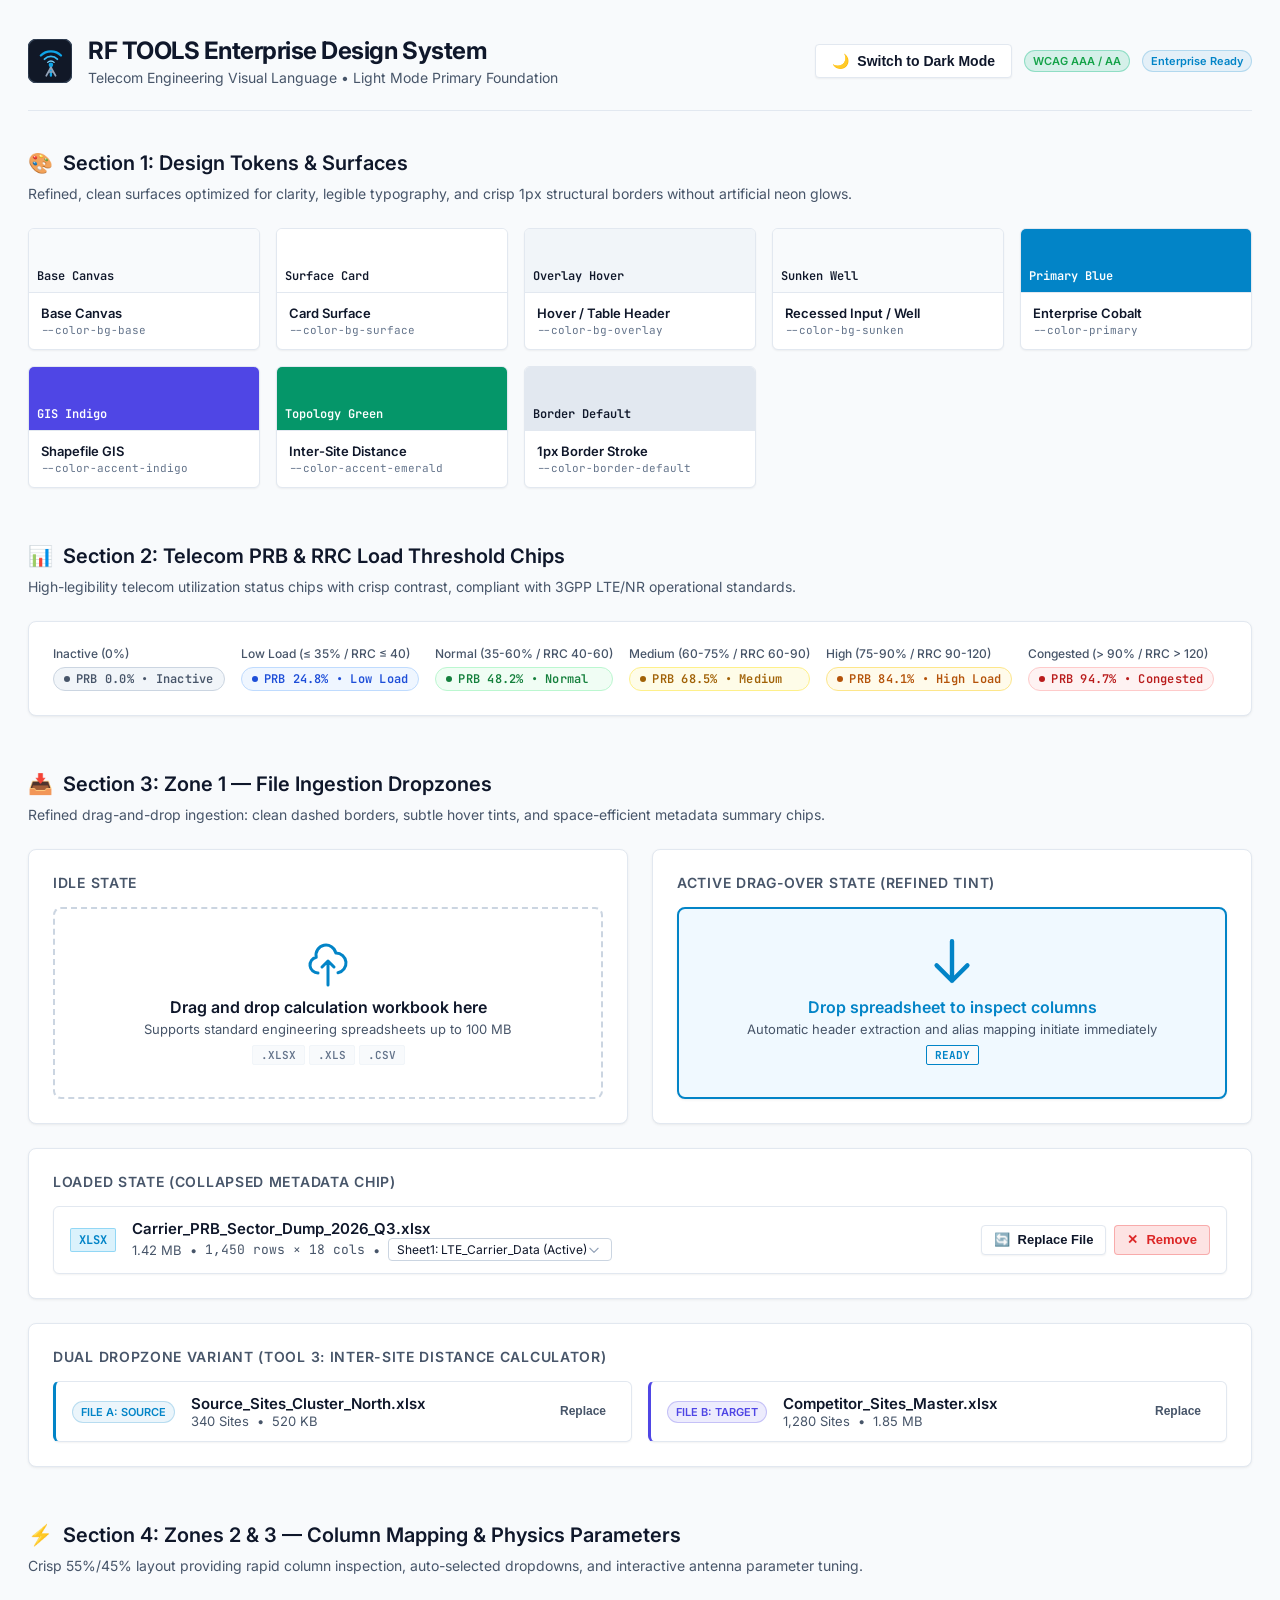
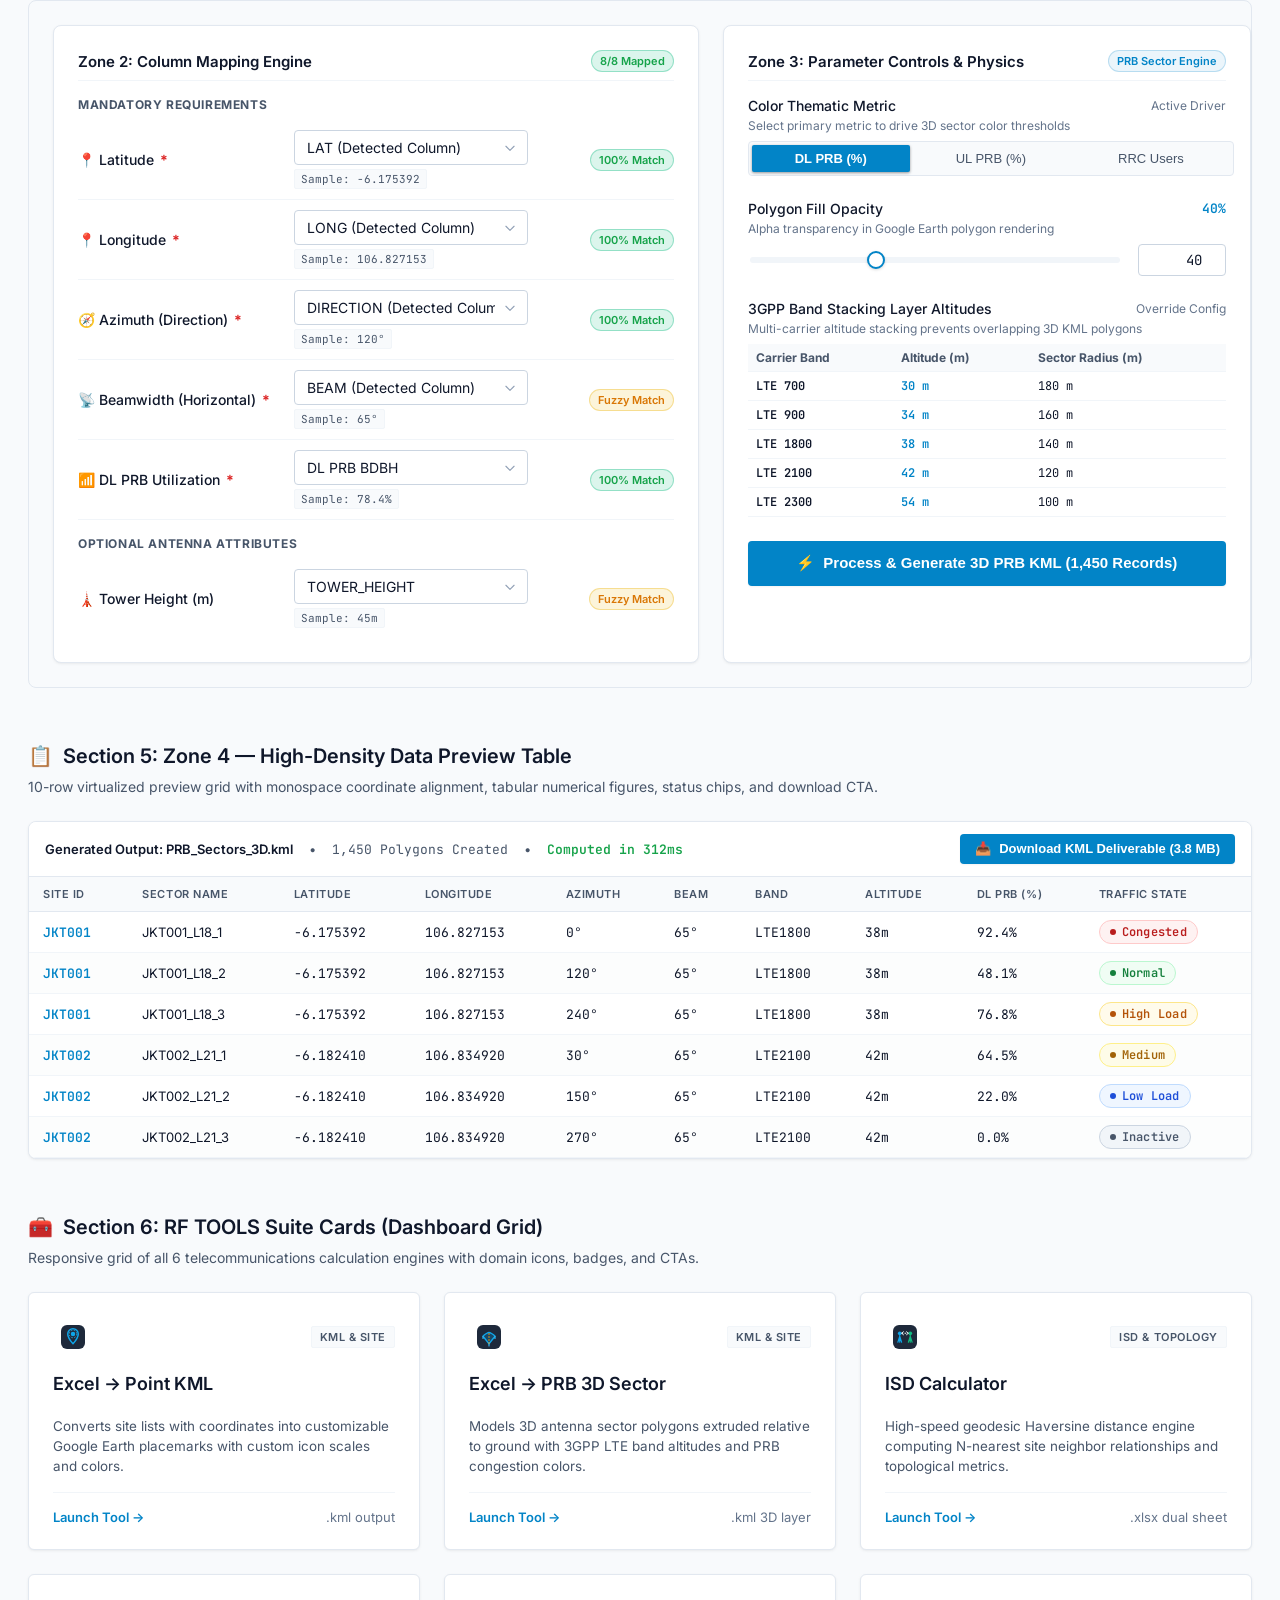
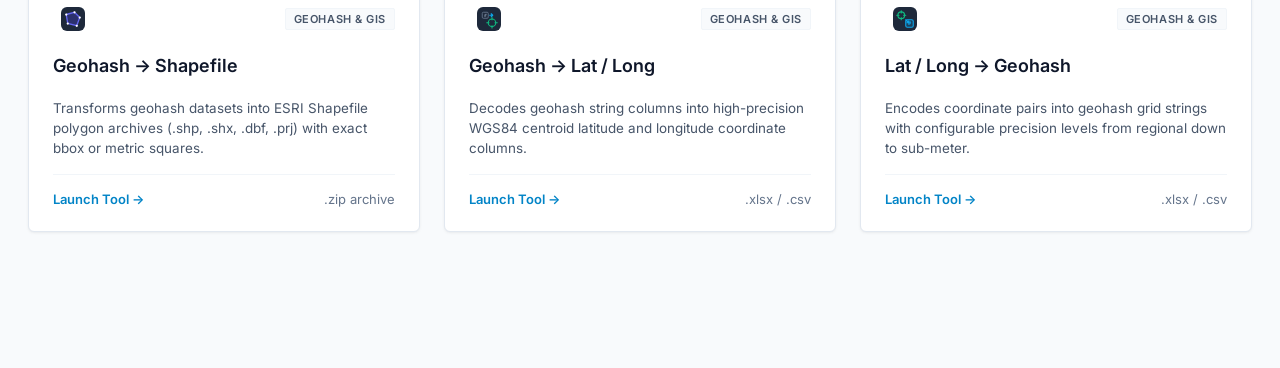
==== commit f3ba9ac8: "style: refine design system tokens and components for enterprise telecom aesthetic with light mode f" ====
--- a/design-system-preview.html
+++ b/design-system-preview.html
@@ -1,20 +1,21 @@
 <!DOCTYPE html>
-<html lang="en">
+<html lang="en" data-theme="light">
 <head>
   <meta charset="UTF-8">
   <meta name="viewport" content="width=device-width, initial-scale=1.0">
-  <title>RF TOOLS — Visual Design System & Component Lab</title>
+  <title>RF TOOLS — Enterprise Visual Design System & Component Lab</title>
   <link rel="preconnect" href="https://fonts.googleapis.com">
   <link rel="preconnect" href="https://fonts.gstatic.com" crossorigin>
   <link href="https://fonts.googleapis.com/css2?family=Inter:wght@400;500;600;700&family=JetBrains+Mono:wght@400;500;600;700&display=swap" rel="stylesheet">
-  <link rel="stylesheet" href="./tokens.css">
-  <link rel="stylesheet" href="./components.css">
+  <link rel="stylesheet" href="./frontend/css/tokens.css">
+  <link rel="stylesheet" href="./frontend/css/components.css">
+  <link rel="stylesheet" href="./frontend/css/app.css">
   <style>
-    /* Custom Showcase Layout Styles */
+    /* Showcase Layout Styles */
     .showcase-container {
       max-width: 1400px;
       margin: 0 auto;
-      padding: 32px 24px 80px 24px;
+      padding: 36px 28px 80px 28px;
     }
     .showcase-header {
       display: flex;
@@ -30,8 +31,8 @@
       gap: 16px;
     }
     .showcase-brand__logo {
-      width: 48px;
-      height: 48px;
+      width: 44px;
+      height: 44px;
     }
     .showcase-brand__title {
       margin: 0;
@@ -61,6 +62,7 @@
       font-size: 0.875rem;
       color: var(--color-text-secondary);
       margin: 0 0 24px 0;
+      line-height: 1.5;
     }
     .palette-grid {
       display: grid;
@@ -72,6 +74,7 @@
       border: 1px solid var(--color-border-default);
       border-radius: var(--rounded-md);
       overflow: hidden;
+      box-shadow: var(--shadow-xs);
     }
     .palette-swatch {
       height: 64px;
@@ -83,6 +86,7 @@
       font-family: 'JetBrains Mono', monospace;
       font-size: 0.75rem;
       font-weight: 600;
+      border-bottom: 1px solid var(--color-border-default);
     }
     .palette-info {
       padding: 12px;
@@ -104,6 +108,7 @@
       border-radius: var(--rounded-lg);
       padding: 24px;
       margin-bottom: 24px;
+      box-shadow: var(--shadow-sm);
     }
     .component-box__title {
       font-size: 0.875rem;
@@ -118,7 +123,7 @@
       grid-template-columns: 55% 45%;
       gap: 24px;
       background-color: var(--color-bg-base);
-      padding: 20px;
+      padding: 24px;
       border: 1px solid var(--color-border-default);
       border-radius: var(--rounded-lg);
     }
@@ -126,6 +131,25 @@
       .dual-workspace-preview {
         grid-template-columns: 1fr;
       }
+    }
+    .theme-toggle-btn {
+      display: inline-flex;
+      align-items: center;
+      gap: 8px;
+      padding: 8px 16px;
+      border-radius: var(--rounded-sm);
+      background-color: var(--color-bg-surface);
+      border: 1px solid var(--color-border-default);
+      color: var(--color-text-primary);
+      font-size: 0.875rem;
+      font-weight: 600;
+      cursor: pointer;
+      box-shadow: var(--shadow-xs);
+      transition: all 0.15s ease;
+    }
+    .theme-toggle-btn:hover {
+      background-color: var(--color-bg-overlay);
+      border-color: var(--color-border-strong);
     }
   </style>
 </head>
@@ -137,80 +161,85 @@
       <div class="showcase-brand">
         <img src="./assets/icons/rf-logo.svg" alt="RF TOOLS" class="showcase-brand__logo">
         <div>
-          <h1 class="showcase-brand__title">RF TOOLS Design System</h1>
-          <p class="showcase-brand__subtitle">High-Precision Telecommunications & Engineering Design System (v1.0.0)</p>
-        </div>
-      </div>
-      <div style="display: flex; gap: 8px; align-items: center;">
-        <span class="rf-confidence-pill rf-confidence-pill--high">WCAG AAA / AA Validated</span>
-        <span class="rf-confidence-pill rf-confidence-pill--medium" style="background-color: rgba(14,165,233,0.15); color: #0EA5E9; border-color: rgba(14,165,233,0.35);">Phase 3: Visual &amp; System Design</span>
+          <h1 class="showcase-brand__title">RF TOOLS Enterprise Design System</h1>
+          <p class="showcase-brand__subtitle">Telecom Engineering Visual Language &bull; Light Mode Primary Foundation</p>
+        </div>
+      </div>
+      <div style="display: flex; gap: 12px; align-items: center;">
+        <button type="button" class="theme-toggle-btn" id="theme-toggle">
+          <span id="theme-icon">🌙</span> <span id="theme-label">Switch to Dark Mode</span>
+        </button>
+        <span class="rf-confidence-pill rf-confidence-pill--high">WCAG AAA / AA</span>
+        <span class="rf-confidence-pill rf-confidence-pill--medium" style="background-color: var(--color-primary-subtle); color: var(--color-primary); border-color: var(--color-primary-border);">
+          Enterprise Ready
+        </span>
       </div>
     </header>
 
-    <!-- SECTION 1: DESIGN TOKENS & OBSIDIAN SLATE PALETTE -->
+    <!-- SECTION 1: DESIGN TOKENS & ENTERPRISE LIGHT PALETTE -->
     <section class="showcase-section">
       <h2 class="showcase-section__title">
-        <span>🎨</span> Section 1: Design Tokens &amp; Obsidian Slate Palette
+        <span>🎨</span> Section 1: Design Tokens &amp; Surfaces
       </h2>
       <p class="showcase-section__desc">
-        Engineered dark surfaces calibrated for zero eye strain in Network Operations Centers (NOC), high-contrast text, and primary interaction cyan.
+        Refined, clean surfaces optimized for clarity, legible typography, and crisp 1px structural borders without artificial neon glows.
       </p>
 
       <div class="palette-grid">
         <div class="palette-card">
-          <div class="palette-swatch" style="background-color: #0B0F17; color: #F8FAFC; border-bottom: 1px solid #334155;">#0B0F17</div>
+          <div class="palette-swatch" style="background-color: var(--color-bg-base); color: var(--color-text-primary);">Base Canvas</div>
           <div class="palette-info">
-            <div class="palette-name">Canvas Base</div>
+            <div class="palette-name">Base Canvas</div>
             <div class="palette-token">--color-bg-base</div>
           </div>
         </div>
         <div class="palette-card">
-          <div class="palette-swatch" style="background-color: #111827; color: #F8FAFC; border-bottom: 1px solid #334155;">#111827</div>
+          <div class="palette-swatch" style="background-color: var(--color-bg-surface); color: var(--color-text-primary);">Surface Card</div>
           <div class="palette-info">
-            <div class="palette-name">Surface Card</div>
+            <div class="palette-name">Card Surface</div>
             <div class="palette-token">--color-bg-surface</div>
           </div>
         </div>
         <div class="palette-card">
-          <div class="palette-swatch" style="background-color: #1E293B; color: #F8FAFC;">#1E293B</div>
+          <div class="palette-swatch" style="background-color: var(--color-bg-overlay); color: var(--color-text-primary);">Overlay Hover</div>
           <div class="palette-info">
-            <div class="palette-name">Elevated Panel</div>
-            <div class="palette-token">--color-bg-elevated</div>
+            <div class="palette-name">Hover / Table Header</div>
+            <div class="palette-token">--color-bg-overlay</div>
           </div>
         </div>
         <div class="palette-card">
-          <div class="palette-swatch" style="background-color: #253349; color: #F8FAFC;">#253349</div>
+          <div class="palette-swatch" style="background-color: var(--color-bg-sunken); color: var(--color-text-primary);">Sunken Well</div>
           <div class="palette-info">
-            <div class="palette-name">Hover Overlay</div>
-            <div class="palette-token">--color-bg-overlay</div>
+            <div class="palette-name">Recessed Input / Well</div>
+            <div class="palette-token">--color-bg-sunken</div>
           </div>
         </div>
         <div class="palette-card">
-          <div class="palette-swatch" style="background-color: #070A10; color: #94A3B8; border-bottom: 1px solid #334155;">#070A10</div>
+          <div class="palette-swatch" style="background-color: var(--color-primary); color: #ffffff;">Primary Blue</div>
           <div class="palette-info">
-            <div class="palette-name">Sunken Well</div>
-            <div class="palette-token">--color-bg-sunken</div>
+            <div class="palette-name">Enterprise Cobalt</div>
+            <div class="palette-token">--color-primary</div>
           </div>
         </div>
         <div class="palette-card">
-          <div class="palette-swatch" style="background-color: #0EA5E9; color: #0B0F17;">#0EA5E9</div>
+          <div class="palette-swatch" style="background-color: var(--color-accent-indigo); color: #ffffff;">GIS Indigo</div>
           <div class="palette-info">
-            <div class="palette-name">Technical Cyan</div>
-            <div class="palette-token">--color-primary</div>
+            <div class="palette-name">Shapefile GIS</div>
+            <div class="palette-token">--color-accent-indigo</div>
           </div>
         </div>
         <div class="palette-card">
-          <div class="palette-swatch" style="background-color: #4F46E5; color: #FFFFFF;">#4F46E5</div>
+          <div class="palette-swatch" style="background-color: var(--color-accent-emerald); color: #ffffff;">Topology Green</div>
           <div class="palette-info">
-            <div class="palette-name">GIS Indigo</div>
-            <div class="palette-token">--color-accent-indigo</div>
+            <div class="palette-name">Inter-Site Distance</div>
+            <div class="palette-token">--color-accent-emerald</div>
           </div>
         </div>
         <div class="palette-card">
-          <div class="palette-swatch" style="background-color: #10B981; color: #0B0F17;">#10B981</div>
+          <div class="palette-swatch" style="background-color: var(--color-border-default); color: var(--color-text-primary);">Border Default</div>
           <div class="palette-info">
-            <div class="palette-name">Success / Topology</div>
-            <div class="palette-token">--color-accent-emerald</div>
+            <div class="palette-name">1px Border Stroke</div>
+            <div class="palette-token">--color-border-default</div>
           </div>
         </div>
       </div>
@@ -222,51 +251,51 @@
         <span>📊</span> Section 2: Telecom PRB &amp; RRC Load Threshold Chips
       </h2>
       <p class="showcase-section__desc">
-        Exact color tokens and chip styling adhering to 3GPP LTE/NR PRB congestion benchmarks and active RRC connected user states.
+        High-legibility telecom utilization status chips with crisp contrast, compliant with 3GPP LTE/NR operational standards.
       </p>
 
       <div class="component-box">
         <div style="display: flex; gap: 16px; flex-wrap: wrap; align-items: center;">
           <div style="display: flex; flex-direction: column; gap: 6px;">
-            <span style="font-size: 0.75rem; color: var(--color-text-secondary);">Inactive (0%)</span>
+            <span style="font-size: 0.75rem; color: var(--color-text-secondary); font-weight: 500;">Inactive (0%)</span>
             <span class="rf-kpi-chip rf-kpi-chip--gray">
               <span class="rf-kpi-chip__dot"></span>
-              PRB 0.0% · Inactive
+              PRB 0.0% &bull; Inactive
             </span>
           </div>
           <div style="display: flex; flex-direction: column; gap: 6px;">
-            <span style="font-size: 0.75rem; color: var(--color-text-secondary);">Low Load (&le; 35% / RRC &le; 40)</span>
+            <span style="font-size: 0.75rem; color: var(--color-text-secondary); font-weight: 500;">Low Load (&le; 35% / RRC &le; 40)</span>
             <span class="rf-kpi-chip rf-kpi-chip--blue">
               <span class="rf-kpi-chip__dot"></span>
-              PRB 24.8% · Low Load
+              PRB 24.8% &bull; Low Load
             </span>
           </div>
           <div style="display: flex; flex-direction: column; gap: 6px;">
-            <span style="font-size: 0.75rem; color: var(--color-text-secondary);">Normal (35-60% / RRC 40-60)</span>
+            <span style="font-size: 0.75rem; color: var(--color-text-secondary); font-weight: 500;">Normal (35-60% / RRC 40-60)</span>
             <span class="rf-kpi-chip rf-kpi-chip--green">
               <span class="rf-kpi-chip__dot"></span>
-              PRB 48.2% · Normal
+              PRB 48.2% &bull; Normal
             </span>
           </div>
           <div style="display: flex; flex-direction: column; gap: 6px;">
-            <span style="font-size: 0.75rem; color: var(--color-text-secondary);">Medium (60-75% / RRC 60-90)</span>
+            <span style="font-size: 0.75rem; color: var(--color-text-secondary); font-weight: 500;">Medium (60-75% / RRC 60-90)</span>
             <span class="rf-kpi-chip rf-kpi-chip--yellow">
               <span class="rf-kpi-chip__dot"></span>
-              PRB 68.5% · Medium
+              PRB 68.5% &bull; Medium
             </span>
           </div>
           <div style="display: flex; flex-direction: column; gap: 6px;">
-            <span style="font-size: 0.75rem; color: var(--color-text-secondary);">High (75-90% / RRC 90-120)</span>
+            <span style="font-size: 0.75rem; color: var(--color-text-secondary); font-weight: 500;">High (75-90% / RRC 90-120)</span>
             <span class="rf-kpi-chip rf-kpi-chip--amber">
               <span class="rf-kpi-chip__dot"></span>
-              PRB 84.1% · High Load
+              PRB 84.1% &bull; High Load
             </span>
           </div>
           <div style="display: flex; flex-direction: column; gap: 6px;">
-            <span style="font-size: 0.75rem; color: var(--color-text-secondary);">Congested (&gt; 90% / RRC &gt; 120)</span>
+            <span style="font-size: 0.75rem; color: var(--color-text-secondary); font-weight: 500;">Congested (&gt; 90% / RRC &gt; 120)</span>
             <span class="rf-kpi-chip rf-kpi-chip--red">
               <span class="rf-kpi-chip__dot"></span>
-              PRB 94.7% · Congested
+              PRB 94.7% &bull; Congested
             </span>
           </div>
         </div>
@@ -279,14 +308,14 @@
         <span>📥</span> Section 3: Zone 1 — File Ingestion Dropzones
       </h2>
       <p class="showcase-section__desc">
-        Empty drag-and-drop state, active drag-over wash with cyan border, and collapsed high-density metadata chip.
+        Refined drag-and-drop ingestion: clean dashed borders, subtle hover tints, and space-efficient metadata summary chips.
       </p>
 
       <div style="display: grid; grid-template-columns: 1fr 1fr; gap: 24px; margin-bottom: 24px;">
         <!-- Idle Dropzone -->
         <div class="component-box" style="margin-bottom: 0;">
           <div class="component-box__title">Idle State</div>
-          <div class="rf-dropzone" id="demo-dropzone-idle">
+          <div class="rf-dropzone">
             <svg class="rf-dropzone__icon" fill="none" viewBox="0 0 24 24" stroke="currentColor">
               <path stroke-linecap="round" stroke-linejoin="round" stroke-width="1.5" d="M7 16a4 4 0 01-.88-7.903A5 5 0 1115.9 6L16 6a5 5 0 011 9.9M15 13l-3-3m0 0l-3 3m3-3v12" />
             </svg>
@@ -302,15 +331,15 @@
 
         <!-- Drag-over Simulated State -->
         <div class="component-box" style="margin-bottom: 0;">
-          <div class="component-box__title">Active Drag-Over State (Simulated)</div>
+          <div class="component-box__title">Active Drag-Over State (Refined Tint)</div>
           <div class="rf-dropzone rf-dropzone--dragover">
             <svg class="rf-dropzone__icon" fill="none" viewBox="0 0 24 24" stroke="currentColor">
               <path stroke-linecap="round" stroke-linejoin="round" stroke-width="2" d="M19 14l-7 7m0 0l-7-7m7 7V3" />
             </svg>
             <div class="rf-dropzone__title" style="color: var(--color-primary);">Drop spreadsheet to inspect columns</div>
-            <div class="rf-dropzone__desc">Automatic header extraction &amp; alias mapping will initiate immediately</div>
+            <div class="rf-dropzone__desc">Automatic header extraction and alias mapping initiate immediately</div>
             <div class="rf-dropzone__formats">
-              <span class="rf-dropzone__format-pill" style="border-color: var(--color-primary); color: var(--color-primary);">READY</span>
+              <span class="rf-dropzone__format-pill" style="border-color: var(--color-primary); color: var(--color-primary); font-weight: 700;">READY</span>
             </div>
           </div>
         </div>
@@ -354,7 +383,7 @@
         <div class="rf-dropzone-dual">
           <div class="rf-dropzone-chip" style="border-left: 3px solid var(--color-primary);">
             <div class="rf-dropzone-chip__meta">
-              <span class="rf-confidence-pill rf-confidence-pill--medium" style="background-color: rgba(14,165,233,0.2); color: #0EA5E9; border-color: rgba(14,165,233,0.4);">FILE A: SOURCE</span>
+              <span class="rf-confidence-pill rf-confidence-pill--medium" style="background-color: var(--color-primary-subtle); color: var(--color-primary); border-color: var(--color-primary-border);">FILE A: SOURCE</span>
               <div>
                 <div class="rf-dropzone-chip__name">Source_Sites_Cluster_North.xlsx</div>
                 <div class="rf-dropzone-chip__stats">
@@ -369,7 +398,7 @@
 
           <div class="rf-dropzone-chip" style="border-left: 3px solid var(--color-accent-indigo);">
             <div class="rf-dropzone-chip__meta">
-              <span class="rf-confidence-pill rf-confidence-pill--medium" style="background-color: rgba(99,102,241,0.2); color: #818CF8; border-color: rgba(99,102,241,0.4);">FILE B: TARGET</span>
+              <span class="rf-confidence-pill rf-confidence-pill--medium" style="background-color: rgba(79, 70, 229, 0.1); color: var(--color-accent-indigo); border-color: rgba(79, 70, 229, 0.25);">FILE B: TARGET</span>
               <div>
                 <div class="rf-dropzone-chip__name">Competitor_Sites_Master.xlsx</div>
                 <div class="rf-dropzone-chip__stats">
@@ -388,10 +417,10 @@
     <!-- SECTION 4: SPLIT WORKSPACE - ZONE 2 (MAPPING) & ZONE 3 (PARAMETERS) -->
     <section class="showcase-section">
       <h2 class="showcase-section__title">
-        <span>⚡</span> Section 4: Zones 2 &amp; 3 — Column Mapping &amp; Physics Parameters (PRB KML Workspace)
+        <span>⚡</span> Section 4: Zones 2 &amp; 3 — Column Mapping &amp; Physics Parameters
       </h2>
       <p class="showcase-section__desc">
-        Dual-column 55%/45% layout providing rapid column inspection, auto-selected dropdowns, and interactive antenna parameter tuning.
+        Crisp 55%/45% layout providing rapid column inspection, auto-selected dropdowns, and interactive antenna parameter tuning.
       </p>
 
       <div class="dual-workspace-preview">
@@ -521,7 +550,7 @@
         <div class="rf-param-panel">
           <div class="rf-mapping-section-header">
             <span style="font-size: 0.9375rem; font-weight: 600; color: var(--color-text-primary);">Zone 3: Parameter Controls &amp; Physics</span>
-            <span class="rf-confidence-pill rf-confidence-pill--high" style="background-color: rgba(14,165,233,0.15); color: #0EA5E9; border-color: rgba(14,165,233,0.35);">PRB Sector Engine</span>
+            <span class="rf-confidence-pill rf-confidence-pill--high" style="background-color: var(--color-primary-subtle); color: var(--color-primary); border-color: var(--color-primary-border);">PRB Sector Engine</span>
           </div>
 
           <!-- Metric Selector Segmented Toggle -->
@@ -542,27 +571,13 @@
           <div class="rf-param-group">
             <div class="rf-param-header">
               <span class="rf-param-title">Polygon Fill Opacity</span>
-              <span class="rf-tabular-nums" style="font-size: 0.8125rem; color: var(--color-primary);">40%</span>
+              <span class="rf-tabular-nums" style="font-size: 0.8125rem; font-weight: 600; color: var(--color-primary);">40%</span>
             </div>
             <div class="rf-param-desc">Alpha transparency in Google Earth polygon rendering</div>
             <div class="rf-slider-row">
               <input type="range" class="rf-slider" min="10" max="100" value="40" id="demo-opacity-slider">
               <input type="number" class="rf-stepper-input" value="40" min="10" max="100">
             </div>
-          </div>
-
-          <!-- Extrude to Ground Toggle -->
-          <div class="rf-param-group">
-            <div class="rf-param-header">
-              <span class="rf-param-title">3D Extrude to Ground</span>
-              <label style="position: relative; display: inline-block; width: 38px; height: 20px;">
-                <input type="checkbox" checked style="opacity: 0; width: 0; height: 0;">
-                <span style="position: absolute; cursor: pointer; top: 0; left: 0; right: 0; bottom: 0; background-color: var(--color-primary); border-radius: 20px; transition: .2s;">
-                  <span style="position: absolute; content: ''; height: 14px; width: 14px; left: 20px; bottom: 3px; background-color: #0B0F17; border-radius: 50%; transition: .2s;"></span>
-                </span>
-              </label>
-            </div>
-            <div class="rf-param-desc">Draws vertical curtain walls from sector polygon down to terrain surface</div>
           </div>
 
           <!-- LTE Band Altitude Stacking Matrix -->
@@ -583,27 +598,27 @@
               <tbody>
                 <tr>
                   <td style="color: var(--color-text-primary); font-weight: 600;">LTE 700</td>
-                  <td style="color: var(--color-primary);">30 m</td>
+                  <td style="color: var(--color-primary); font-weight: 600;">30 m</td>
                   <td>180 m</td>
                 </tr>
                 <tr>
                   <td style="color: var(--color-text-primary); font-weight: 600;">LTE 900</td>
-                  <td style="color: var(--color-primary);">34 m</td>
+                  <td style="color: var(--color-primary); font-weight: 600;">34 m</td>
                   <td>160 m</td>
                 </tr>
                 <tr>
                   <td style="color: var(--color-text-primary); font-weight: 600;">LTE 1800</td>
-                  <td style="color: var(--color-primary);">38 m</td>
+                  <td style="color: var(--color-primary); font-weight: 600;">38 m</td>
                   <td>140 m</td>
                 </tr>
                 <tr>
                   <td style="color: var(--color-text-primary); font-weight: 600;">LTE 2100</td>
-                  <td style="color: var(--color-primary);">42 m</td>
+                  <td style="color: var(--color-primary); font-weight: 600;">42 m</td>
                   <td>120 m</td>
                 </tr>
                 <tr>
                   <td style="color: var(--color-text-primary); font-weight: 600;">LTE 2300</td>
-                  <td style="color: var(--color-primary);">54 m</td>
+                  <td style="color: var(--color-primary); font-weight: 600;">54 m</td>
                   <td>100 m</td>
                 </tr>
               </tbody>
@@ -637,7 +652,7 @@
             <span>&bull;</span>
             <span class="rf-tabular-nums">1,450 Polygons Created</span>
             <span>&bull;</span>
-            <span class="rf-tabular-nums" style="color: var(--color-status-success);">Computed in 312ms</span>
+            <span class="rf-tabular-nums" style="color: var(--color-status-success); font-weight: 600;">Computed in 312ms</span>
           </div>
           <div>
             <button class="rf-btn rf-btn-primary" style="padding: 6px 14px; font-size: 0.8125rem;">
@@ -736,54 +751,6 @@
                 <td class="rf-mono">0.0%</td>
                 <td><span class="rf-kpi-chip rf-kpi-chip--gray"><span class="rf-kpi-chip__dot"></span>Inactive</span></td>
               </tr>
-              <tr>
-                <td class="rf-mono" style="font-weight: 600; color: var(--color-primary);">JKT003</td>
-                <td>JKT003_L09_1</td>
-                <td class="rf-mono">-6.190125</td>
-                <td class="rf-mono">106.815678</td>
-                <td class="rf-mono">60&deg;</td>
-                <td class="rf-mono">65&deg;</td>
-                <td class="rf-mono">LTE900</td>
-                <td class="rf-mono">34m</td>
-                <td class="rf-mono">88.5%</td>
-                <td><span class="rf-kpi-chip rf-kpi-chip--amber"><span class="rf-kpi-chip__dot"></span>High Load</span></td>
-              </tr>
-              <tr>
-                <td class="rf-mono" style="font-weight: 600; color: var(--color-primary);">JKT003</td>
-                <td>JKT003_L09_2</td>
-                <td class="rf-mono">-6.190125</td>
-                <td class="rf-mono">106.815678</td>
-                <td class="rf-mono">180&deg;</td>
-                <td class="rf-mono">65&deg;</td>
-                <td class="rf-mono">LTE900</td>
-                <td class="rf-mono">34m</td>
-                <td class="rf-mono">55.2%</td>
-                <td><span class="rf-kpi-chip rf-kpi-chip--green"><span class="rf-kpi-chip__dot"></span>Normal</span></td>
-              </tr>
-              <tr>
-                <td class="rf-mono" style="font-weight: 600; color: var(--color-primary);">JKT003</td>
-                <td>JKT003_L09_3</td>
-                <td class="rf-mono">-6.190125</td>
-                <td class="rf-mono">106.815678</td>
-                <td class="rf-mono">300&deg;</td>
-                <td class="rf-mono">65&deg;</td>
-                <td class="rf-mono">LTE900</td>
-                <td class="rf-mono">34m</td>
-                <td class="rf-mono">96.3%</td>
-                <td><span class="rf-kpi-chip rf-kpi-chip--red"><span class="rf-kpi-chip__dot"></span>Congested</span></td>
-              </tr>
-              <tr>
-                <td class="rf-mono" style="font-weight: 600; color: var(--color-primary);">JKT004</td>
-                <td>JKT004_L23_1</td>
-                <td class="rf-mono">-6.201450</td>
-                <td class="rf-mono">106.841200</td>
-                <td class="rf-mono">45&deg;</td>
-                <td class="rf-mono">65&deg;</td>
-                <td class="rf-mono">LTE2300</td>
-                <td class="rf-mono">54m</td>
-                <td class="rf-mono">31.8%</td>
-                <td><span class="rf-kpi-chip rf-kpi-chip--blue"><span class="rf-kpi-chip__dot"></span>Low Load</span></td>
-              </tr>
             </tbody>
           </table>
         </div>
@@ -801,7 +768,7 @@
 
       <div class="rf-card-grid">
         <!-- Tool 1 -->
-        <a href="#tool-excel-to-kml" class="rf-card-tool">
+        <div class="rf-card-tool">
           <div class="rf-card-tool__header">
             <div class="rf-card-tool__icon">
               <img src="./assets/icons/tool-excel-to-kml.svg" alt="Excel to KML" style="width: 24px; height: 24px;">
@@ -814,10 +781,10 @@
             <span style="color: var(--color-primary); font-weight: 600;">Launch Tool &rarr;</span>
             <span style="color: var(--color-text-muted);">.kml output</span>
           </div>
-        </a>
+        </div>
 
         <!-- Tool 2 -->
-        <a href="#tool-prb-kml" class="rf-card-tool">
+        <div class="rf-card-tool">
           <div class="rf-card-tool__header">
             <div class="rf-card-tool__icon">
               <img src="./assets/icons/tool-prb-kml.svg" alt="PRB KML" style="width: 24px; height: 24px;">
@@ -830,10 +797,10 @@
             <span style="color: var(--color-primary); font-weight: 600;">Launch Tool &rarr;</span>
             <span style="color: var(--color-text-muted);">.kml 3D layer</span>
           </div>
-        </a>
+        </div>
 
         <!-- Tool 3 -->
-        <a href="#tool-isd" class="rf-card-tool">
+        <div class="rf-card-tool">
           <div class="rf-card-tool__header">
             <div class="rf-card-tool__icon">
               <img src="./assets/icons/tool-isd-calculator.svg" alt="ISD Calculator" style="width: 24px; height: 24px;">
@@ -846,10 +813,10 @@
             <span style="color: var(--color-primary); font-weight: 600;">Launch Tool &rarr;</span>
             <span style="color: var(--color-text-muted);">.xlsx dual sheet</span>
           </div>
-        </a>
+        </div>
 
         <!-- Tool 4 -->
-        <a href="#tool-geohash-shp" class="rf-card-tool">
+        <div class="rf-card-tool">
           <div class="rf-card-tool__header">
             <div class="rf-card-tool__icon">
               <img src="./assets/icons/tool-geohash-to-shp.svg" alt="Geohash to Shapefile" style="width: 24px; height: 24px;">
@@ -862,10 +829,10 @@
             <span style="color: var(--color-primary); font-weight: 600;">Launch Tool &rarr;</span>
             <span style="color: var(--color-text-muted);">.zip archive</span>
           </div>
-        </a>
+        </div>
 
         <!-- Tool 5 -->
-        <a href="#tool-geohash-latlon" class="rf-card-tool">
+        <div class="rf-card-tool">
           <div class="rf-card-tool__header">
             <div class="rf-card-tool__icon">
               <img src="./assets/icons/tool-geohash-to-latlon.svg" alt="Geohash Decoder" style="width: 24px; height: 24px;">
@@ -878,10 +845,10 @@
             <span style="color: var(--color-primary); font-weight: 600;">Launch Tool &rarr;</span>
             <span style="color: var(--color-text-muted);">.xlsx / .csv</span>
           </div>
-        </a>
+        </div>
 
         <!-- Tool 6 -->
-        <a href="#tool-latlon-geohash" class="rf-card-tool">
+        <div class="rf-card-tool">
           <div class="rf-card-tool__header">
             <div class="rf-card-tool__icon">
               <img src="./assets/icons/tool-latlon-to-geohash.svg" alt="Coordinate Encoder" style="width: 24px; height: 24px;">
@@ -894,13 +861,26 @@
             <span style="color: var(--color-primary); font-weight: 600;">Launch Tool &rarr;</span>
             <span style="color: var(--color-text-muted);">.xlsx / .csv</span>
           </div>
-        </a>
+        </div>
       </div>
     </section>
   </div>
 
   <script>
-    // Live slider value sync
+    // Theme Switcher Logic
+    const toggleBtn = document.getElementById('theme-toggle');
+    const themeIcon = document.getElementById('theme-icon');
+    const themeLabel = document.getElementById('theme-label');
+    
+    toggleBtn.addEventListener('click', () => {
+      const currentTheme = document.documentElement.getAttribute('data-theme');
+      const newTheme = currentTheme === 'light' ? 'dark' : 'light';
+      document.documentElement.setAttribute('data-theme', newTheme);
+      themeIcon.textContent = newTheme === 'light' ? '🌙' : '☀️';
+      themeLabel.textContent = newTheme === 'light' ? 'Switch to Dark Mode' : 'Switch to Light Mode';
+    });
+
+    // Slider sync
     const slider = document.getElementById('demo-opacity-slider');
     if (slider) {
       slider.addEventListener('input', (e) => {
--- a/frontend/css/tokens.css
+++ b/frontend/css/tokens.css
@@ -0,0 +1,191 @@
+/**
+ * RF TOOLS Enterprise Design Tokens
+ * Visual Foundation: Clean, professional, enterprise telecom engineering aesthetic.
+ * Default: Light mode primary visual foundation with high contrast and refined elevation.
+ */
+
+:root,
+html[data-theme="light"] {
+  color-scheme: light;
+
+  /* Primary Brand & Actions (Telecom Cobalt / Sky) */
+  --color-primary: #0284c7;
+  --color-primary-hover: #0369a1;
+  --color-primary-active: #075985;
+  --color-primary-subtle: rgba(2, 132, 199, 0.08);
+  --color-primary-border: rgba(2, 132, 199, 0.22);
+
+  /* Canvas & Surface Layers */
+  --color-bg-base: #f8fafc;
+  --color-bg-surface: #ffffff;
+  --color-bg-elevated: #ffffff;
+  --color-bg-overlay: #f1f5f9;
+  --color-bg-sunken: #f8fafc;
+  --color-bg-input: #ffffff;
+
+  /* Borders & Framing */
+  --color-border-subtle: #f1f5f9;
+  --color-border-default: #e2e8f0;
+  --color-border-strong: #cbd5e1;
+  --color-border-accent: #0284c7;
+
+  /* Typography & Foregrounds */
+  --color-text-primary: #0f172a;
+  --color-text-secondary: #475569;
+  --color-text-muted: #64748b;
+  --color-text-inverse: #ffffff;
+  --color-text-white: #ffffff;
+
+  /* Domain Accents */
+  --color-accent-indigo: #4f46e5;
+  --color-accent-emerald: #059669;
+
+  /* System Status */
+  --color-status-success: #16a34a;
+  --color-status-warning: #d97706;
+  --color-status-danger: #dc2626;
+  --color-status-info: #0284c7;
+
+  /* Telecom KPI Load Thresholds (3GPP PRB & RRC Load) */
+  --color-kpi-gray: #64748b;
+  --color-kpi-blue: #2563eb;
+  --color-kpi-green: #16a34a;
+  --color-kpi-yellow: #ca8a04;
+  --color-kpi-amber: #d97706;
+  --color-kpi-red: #dc2626;
+
+  /* KPI Chip Backgrounds & Borders (Light Mode - Clean, High Legibility) */
+  --kpi-bg-gray: #f1f5f9;
+  --kpi-border-gray: #cbd5e1;
+  --kpi-text-gray: #475569;
+
+  --kpi-bg-blue: #eff6ff;
+  --kpi-border-blue: #bfdbfe;
+  --kpi-text-blue: #1d4ed8;
+
+  --kpi-bg-green: #f0fdf4;
+  --kpi-border-green: #bbf7d0;
+  --kpi-text-green: #15803d;
+
+  --kpi-bg-yellow: #fefce8;
+  --kpi-border-yellow: #fef08a;
+  --kpi-text-yellow: #a16207;
+
+  --kpi-bg-amber: #fffbeb;
+  --kpi-border-amber: #fde68a;
+  --kpi-text-amber: #b45309;
+
+  --kpi-bg-red: #fef2f2;
+  --kpi-border-red: #fecaca;
+  --kpi-text-red: #b91c1c;
+
+  /* Spacing Scale (4px baseline) */
+  --spacing-xs: 4px;
+  --spacing-sm: 8px;
+  --spacing-md: 16px;
+  --spacing-lg: 24px;
+  --spacing-xl: 32px;
+  --spacing-xxl: 48px;
+
+  /* Corner Radii */
+  --rounded-xs: 2px;
+  --rounded-sm: 4px;
+  --rounded-md: 6px;
+  --rounded-lg: 8px;
+  --rounded-full: 9999px;
+
+  /* Refined Elevation Shadows (No AI Neon Glow) */
+  --shadow-xs: 0 1px 2px 0 rgba(0, 0, 0, 0.05);
+  --shadow-sm: 0 1px 3px 0 rgba(0, 0, 0, 0.06), 0 1px 2px -1px rgba(0, 0, 0, 0.04);
+  --shadow-md: 0 4px 6px -1px rgba(0, 0, 0, 0.06), 0 2px 4px -2px rgba(0, 0, 0, 0.04);
+  --shadow-lg: 0 10px 15px -3px rgba(0, 0, 0, 0.08), 0 4px 6px -4px rgba(0, 0, 0, 0.03);
+  --shadow-xl: 0 20px 25px -5px rgba(0, 0, 0, 0.08), 0 8px 10px -6px rgba(0, 0, 0, 0.04);
+  --focus-ring: 0 0 0 3px rgba(2, 132, 199, 0.15);
+
+  /* Font Stacks */
+  --font-sans: 'Inter', -apple-system, BlinkMacSystemFont, 'Segoe UI', Roboto, sans-serif;
+  --font-mono: 'JetBrains Mono', 'Geist Mono', monospace;
+}
+
+html[data-theme="dark"] {
+  color-scheme: dark;
+
+  /* Primary Brand & Actions */
+  --color-primary: #38bdf8;
+  --color-primary-hover: #0ea5e9;
+  --color-primary-active: #0284c7;
+  --color-primary-subtle: rgba(56, 189, 248, 0.1);
+  --color-primary-border: rgba(56, 189, 248, 0.25);
+
+  /* Canvas & Surface Layers */
+  --color-bg-base: #0b0f17;
+  --color-bg-surface: #111827;
+  --color-bg-elevated: #1e293b;
+  --color-bg-overlay: #253349;
+  --color-bg-sunken: #070a10;
+  --color-bg-input: #0f172a;
+
+  /* Borders & Framing */
+  --color-border-subtle: #1e293b;
+  --color-border-default: #334155;
+  --color-border-strong: #475569;
+  --color-border-accent: #38bdf8;
+
+  /* Typography & Foregrounds */
+  --color-text-primary: #f8fafc;
+  --color-text-secondary: #94a3b8;
+  --color-text-muted: #64748b;
+  --color-text-inverse: #0b0f17;
+  --color-text-white: #ffffff;
+
+  /* Domain Accents */
+  --color-accent-indigo: #6366f1;
+  --color-accent-emerald: #10b981;
+
+  /* System Status */
+  --color-status-success: #10b981;
+  --color-status-warning: #f59e0b;
+  --color-status-danger: #ef4444;
+  --color-status-info: #38bdf8;
+
+  /* Telecom KPI Load Thresholds (Dark Mode) */
+  --color-kpi-gray: #94a3b8;
+  --color-kpi-blue: #60a5fa;
+  --color-kpi-green: #4ade80;
+  --color-kpi-yellow: #facc15;
+  --color-kpi-amber: #fbbf24;
+  --color-kpi-red: #f87171;
+
+  /* KPI Chip Backgrounds & Borders (Dark Mode - Refined, No Overglow) */
+  --kpi-bg-gray: rgba(148, 163, 184, 0.1);
+  --kpi-border-gray: rgba(148, 163, 184, 0.25);
+  --kpi-text-gray: #94a3b8;
+
+  --kpi-bg-blue: rgba(59, 130, 246, 0.12);
+  --kpi-border-blue: rgba(59, 130, 246, 0.3);
+  --kpi-text-blue: #60a5fa;
+
+  --kpi-bg-green: rgba(34, 197, 94, 0.12);
+  --kpi-border-green: rgba(34, 197, 94, 0.3);
+  --kpi-text-green: #4ade80;
+
+  --kpi-bg-yellow: rgba(234, 179, 8, 0.12);
+  --kpi-border-yellow: rgba(234, 179, 8, 0.3);
+  --kpi-text-yellow: #facc15;
+
+  --kpi-bg-amber: rgba(245, 158, 11, 0.12);
+  --kpi-border-amber: rgba(245, 158, 11, 0.3);
+  --kpi-text-amber: #fbbf24;
+
+  --kpi-bg-red: rgba(239, 68, 68, 0.15);
+  --kpi-border-red: rgba(239, 68, 68, 0.35);
+  --kpi-text-red: #f87171;
+
+  /* Refined Elevation Shadows */
+  --shadow-xs: 0 1px 2px 0 rgba(0, 0, 0, 0.3);
+  --shadow-sm: 0 1px 3px 0 rgba(0, 0, 0, 0.4);
+  --shadow-md: 0 4px 6px -1px rgba(0, 0, 0, 0.5);
+  --shadow-lg: 0 10px 15px -3px rgba(0, 0, 0, 0.6);
+  --shadow-xl: 0 20px 25px -5px rgba(0, 0, 0, 0.7);
+  --focus-ring: 0 0 0 3px rgba(56, 189, 248, 0.25);
+}
--- a/frontend/css/components.css
+++ b/frontend/css/components.css
@@ -0,0 +1,1157 @@
+/**
+ * RF TOOLS Component Design System
+ * Version: 1.0.0
+ * Theme: Enterprise Telecom Engineering Suite (Light Mode Foundation & Dark Mode Support)
+ */
+
+@import './tokens.css';
+
+/* ==========================================================================
+   Base Layout & Workspace Shell
+   ========================================================================== */
+
+:root,
+html[data-theme="dark"] {
+  color-scheme: dark;
+}
+
+html[data-theme="light"] {
+  color-scheme: light;
+}
+
+
+body {
+  margin: 0;
+  padding: 0;
+  background-color: var(--color-bg-base);
+  color: var(--color-text-primary);
+  font-family: 'Inter', -apple-system, BlinkMacSystemFont, 'Segoe UI', Roboto, sans-serif;
+  -webkit-font-smoothing: antialiased;
+  -moz-osx-font-smoothing: grayscale;
+}
+
+.rf-tabular-nums {
+  font-family: 'JetBrains Mono', 'Geist Mono', monospace;
+  font-variant-numeric: tabular-nums;
+}
+
+/* ==========================================================================
+   Buttons & Actions
+   ========================================================================== */
+
+.rf-btn {
+  display: inline-flex;
+  align-items: center;
+  justify-content: center;
+  gap: var(--spacing-sm);
+  padding: 8px 16px;
+  font-size: 0.875rem;
+  font-weight: 600;
+  border-radius: var(--rounded-sm);
+  border: 1px solid transparent;
+  cursor: pointer;
+  transition: all 0.15s ease-in-out;
+  text-decoration: none;
+  line-height: 1.25;
+  user-select: none;
+}
+
+.rf-btn:focus-visible {
+  outline: 2px solid var(--color-primary);
+  outline-offset: 2px;
+}
+
+.rf-btn-primary {
+  background-color: var(--color-primary);
+  color: var(--color-text-inverse); /* WCAG AAA: 6.92:1 */
+  box-shadow: 0 1px 2px rgba(0, 0, 0, 0.5);
+}
+
+.rf-btn-primary:hover:not(:disabled) {
+  background-color: var(--color-primary-hover);
+  box-shadow: var(--shadow-xs);
+}
+
+.rf-btn-primary:active:not(:disabled) {
+  background-color: var(--color-primary-active);
+  color: var(--color-text-white);
+}
+
+.rf-btn-secondary {
+  background-color: var(--color-bg-elevated);
+  color: var(--color-text-primary);
+  border-color: var(--color-border-default);
+}
+
+.rf-btn-secondary:hover:not(:disabled) {
+  background-color: var(--color-bg-overlay);
+  border-color: var(--color-border-strong);
+}
+
+.rf-btn-ghost {
+  background-color: transparent;
+  color: var(--color-text-secondary);
+}
+
+.rf-btn-ghost:hover:not(:disabled) {
+  background-color: var(--color-bg-elevated);
+  color: var(--color-text-primary);
+}
+
+.rf-btn-destructive {
+  background-color: rgba(239, 68, 68, 0.15);
+  color: var(--color-status-danger);
+  border-color: rgba(239, 68, 68, 0.35);
+}
+
+.rf-btn-destructive:hover:not(:disabled) {
+  background-color: var(--color-status-danger);
+  color: var(--color-text-inverse);
+  box-shadow: var(--shadow-xs);
+}
+
+.rf-btn:disabled {
+  opacity: 0.45;
+  cursor: not-allowed;
+  filter: grayscale(40%);
+}
+
+/* ==========================================================================
+   Zone 1: Ingestion Dropzone
+   ========================================================================== */
+
+.rf-dropzone {
+  position: relative;
+  display: flex;
+  flex-direction: column;
+  align-items: center;
+  justify-content: center;
+  padding: var(--spacing-xl) var(--spacing-lg);
+  background-color: var(--color-bg-surface);
+  border: 2px dashed var(--color-border-default);
+  border-radius: var(--rounded-lg);
+  cursor: pointer;
+  transition: all 0.2s ease-in-out;
+  text-align: center;
+}
+
+.rf-dropzone:hover {
+  border-color: var(--color-border-strong);
+  background-color: var(--color-bg-overlay);
+}
+
+.rf-dropzone--dragover {
+  border-color: var(--color-border-accent) !important;
+  border-style: solid !important;
+  background-color: var(--color-primary-subtle) !important;
+  box-shadow: var(--shadow-sm);
+}
+
+.rf-dropzone__icon {
+  width: 48px;
+  height: 48px;
+  margin-bottom: var(--spacing-sm);
+  color: var(--color-primary);
+  transition: transform 0.2s ease;
+}
+
+.rf-dropzone--dragover .rf-dropzone__icon {
+  transform: translateY(-4px) scale(1.1);
+}
+
+.rf-dropzone__title {
+  font-size: 1rem;
+  font-weight: 600;
+  color: var(--color-text-primary);
+  margin-bottom: 4px;
+}
+
+.rf-dropzone__desc {
+  font-size: 0.8125rem;
+  color: var(--color-text-secondary);
+  margin-bottom: var(--spacing-sm);
+}
+
+.rf-dropzone__formats {
+  display: flex;
+  gap: var(--spacing-xs);
+}
+
+.rf-dropzone__format-pill {
+  padding: 2px 8px;
+  font-size: 0.6875rem;
+  font-weight: 600;
+  font-family: 'JetBrains Mono', monospace;
+  background-color: var(--color-bg-sunken);
+  color: var(--color-text-muted);
+  border-radius: var(--rounded-xs);
+  border: 1px solid var(--color-border-subtle);
+}
+
+/* Loaded Collapsed Metadata Chip */
+.rf-dropzone-chip {
+  display: flex;
+  align-items: center;
+  justify-content: space-between;
+  width: 100%;
+  padding: 12px 16px;
+  background-color: var(--color-bg-elevated);
+  border: 1px solid var(--color-border-default);
+  border-radius: var(--rounded-md);
+  box-sizing: border-box;
+}
+
+.rf-dropzone-chip__meta {
+  display: flex;
+  align-items: center;
+  gap: var(--spacing-md);
+}
+
+.rf-dropzone-chip__format {
+  padding: 3px 8px;
+  font-size: 0.75rem;
+  font-weight: 700;
+  font-family: 'JetBrains Mono', monospace;
+  background-color: rgba(14, 165, 233, 0.15);
+  color: var(--color-primary);
+  border: 1px solid rgba(14, 165, 233, 0.35);
+  border-radius: var(--rounded-xs);
+}
+
+.rf-dropzone-chip__name {
+  font-size: 0.9375rem;
+  font-weight: 600;
+  color: var(--color-text-primary);
+}
+
+.rf-dropzone-chip__stats {
+  display: flex;
+  align-items: center;
+  gap: var(--spacing-sm);
+  font-size: 0.8125rem;
+  color: var(--color-text-secondary);
+}
+
+.rf-dropzone-chip__actions {
+  display: flex;
+  align-items: center;
+  gap: var(--spacing-sm);
+}
+
+/* Dual Dropzone (ISD Tool) */
+.rf-dropzone-dual {
+  display: grid;
+  grid-template-columns: 1fr 1fr;
+  gap: var(--spacing-md);
+  width: 100%;
+}
+
+@media (max-width: 768px) {
+  .rf-dropzone-dual {
+    grid-template-columns: 1fr;
+  }
+}
+
+/* ==========================================================================
+   Zone 2: Column Mapping Engine
+   ========================================================================== */
+
+.rf-mapping-panel {
+  background-color: var(--color-bg-surface);
+  border: 1px solid var(--color-border-default);
+  border-radius: var(--rounded-lg);
+  padding: var(--spacing-lg);
+}
+
+.rf-mapping-section-header {
+  display: flex;
+  align-items: center;
+  justify-content: space-between;
+  margin-bottom: var(--spacing-md);
+  padding-bottom: var(--spacing-sm);
+  border-bottom: 1px solid var(--color-border-subtle);
+}
+
+.rf-mapping-group-title {
+  font-size: 0.75rem;
+  font-weight: 700;
+  text-transform: uppercase;
+  letter-spacing: 0.05em;
+  color: var(--color-text-secondary);
+  margin-bottom: var(--spacing-sm);
+  margin-top: var(--spacing-md);
+}
+
+.rf-mapping-row {
+  display: grid;
+  grid-template-columns: 200px 1fr 130px;
+  align-items: center;
+  gap: var(--spacing-md);
+  padding: 10px 0;
+  border-bottom: 1px solid var(--color-border-subtle);
+}
+
+.rf-mapping-row:last-child {
+  border-bottom: none;
+}
+
+.rf-mapping-label {
+  display: flex;
+  align-items: center;
+  gap: 6px;
+  font-size: 0.875rem;
+  font-weight: 500;
+  color: var(--color-text-primary);
+}
+
+.rf-mapping-label__required {
+  color: var(--color-status-danger);
+  font-weight: bold;
+}
+
+.rf-mapping-control-wrap {
+  display: flex;
+  flex-direction: column;
+  gap: 4px;
+}
+
+.rf-mapping-select {
+  width: 100%;
+  padding: 8px 32px 8px 12px;
+  background-color: var(--color-bg-sunken);
+  color: var(--color-text-primary);
+  border: 1px solid var(--color-border-default);
+  border-radius: var(--rounded-sm);
+  font-size: 0.875rem;
+  font-family: inherit;
+  outline: none;
+  cursor: pointer;
+  appearance: none;
+  background-image: url("data:image/svg+xml,%3Csvg xmlns='http://www.w3.org/2000/svg' fill='none' viewBox='0 0 24 24' stroke='%2394A3B8'%3E%3Cpath stroke-linecap='round' stroke-linejoin='round' stroke-width='2' d='M19 9l-7 7-7-7'%3E%3C/path%3E%3C/svg%3E");
+  background-repeat: no-repeat;
+  background-position: right 10px center;
+  background-size: 14px;
+  transition: border-color 0.15s ease;
+}
+
+.rf-mapping-select:focus {
+  border-color: var(--color-primary);
+  box-shadow: var(--focus-ring);
+}
+
+.rf-mapping-select--error {
+  border-color: var(--color-status-danger);
+}
+
+.rf-sample-chip {
+  display: inline-flex;
+  align-items: center;
+  gap: 4px;
+  font-size: 0.6875rem;
+  font-family: 'JetBrains Mono', monospace;
+  color: var(--color-text-secondary);
+  background-color: var(--color-bg-sunken);
+  padding: 2px 6px;
+  border-radius: var(--rounded-xs);
+  border: 1px solid var(--color-border-subtle);
+  max-width: fit-content;
+}
+
+.rf-confidence-pill {
+  display: inline-flex;
+  align-items: center;
+  justify-content: center;
+  gap: 4px;
+  padding: 3px 8px;
+  font-size: 0.6875rem;
+  font-weight: 600;
+  border-radius: var(--rounded-full);
+  white-space: nowrap;
+}
+
+.rf-confidence-pill--high {
+  background-color: rgba(16, 185, 129, 0.15);
+  color: var(--color-status-success);
+  border: 1px solid rgba(16, 185, 129, 0.35);
+}
+
+.rf-confidence-pill--medium {
+  background-color: rgba(234, 179, 8, 0.15);
+  color: var(--color-status-warning);
+  border: 1px solid rgba(234, 179, 8, 0.35);
+}
+
+.rf-confidence-pill--unmapped {
+  background-color: rgba(239, 68, 68, 0.15);
+  color: var(--color-status-danger);
+  border: 1px solid rgba(239, 68, 68, 0.35);
+}
+
+/* ==========================================================================
+   Zone 3: Parameter Tuning & Physics Panel
+   ========================================================================== */
+
+.rf-param-panel {
+  background-color: var(--color-bg-surface);
+  border: 1px solid var(--color-border-default);
+  border-radius: var(--rounded-lg);
+  padding: var(--spacing-lg);
+}
+
+.rf-param-group {
+  margin-bottom: var(--spacing-lg);
+}
+
+.rf-param-group:last-child {
+  margin-bottom: 0;
+}
+
+.rf-param-header {
+  display: flex;
+  align-items: center;
+  justify-content: space-between;
+  margin-bottom: var(--spacing-xs);
+}
+
+.rf-param-title {
+  font-size: 0.875rem;
+  font-weight: 500;
+  color: var(--color-text-primary);
+}
+
+.rf-param-desc {
+  font-size: 0.75rem;
+  color: var(--color-text-muted);
+  margin-bottom: var(--spacing-sm);
+}
+
+/* Sliders with Synchronized Numeric Stepper */
+.rf-slider-row {
+  display: flex;
+  align-items: center;
+  gap: var(--spacing-md);
+}
+
+.rf-slider {
+  flex: 1;
+  -webkit-appearance: none;
+  appearance: none;
+  height: 6px;
+  background: var(--color-border-subtle);
+  border-radius: var(--rounded-full);
+  outline: none;
+}
+
+.rf-slider::-webkit-slider-thumb {
+  -webkit-appearance: none;
+  appearance: none;
+  width: 18px;
+  height: 18px;
+  border-radius: 50%;
+  background: var(--color-text-white);
+  border: 2px solid var(--color-primary);
+  cursor: pointer;
+  box-shadow: 0 1px 3px rgba(0, 0, 0, 0.15);
+  transition: transform 0.1s ease;
+}
+
+.rf-slider::-webkit-slider-thumb:hover {
+  transform: scale(1.15);
+}
+
+.rf-stepper-input {
+  width: 70px;
+  padding: 6px 8px;
+  background-color: var(--color-bg-sunken);
+  border: 1px solid var(--color-border-default);
+  border-radius: var(--rounded-sm);
+  color: var(--color-text-primary);
+  font-family: 'JetBrains Mono', monospace;
+  font-size: 0.875rem;
+  text-align: right;
+  outline: none;
+}
+
+.rf-stepper-input:focus {
+  border-color: var(--color-primary);
+}
+
+/* Segmented Toggles */
+.rf-segmented-switch {
+  display: inline-flex;
+  padding: 3px;
+  background-color: var(--color-bg-sunken);
+  border: 1px solid var(--color-border-default);
+  border-radius: var(--rounded-sm);
+  gap: 2px;
+}
+
+.rf-segmented-item {
+  padding: 6px 14px;
+  font-size: 0.8125rem;
+  font-weight: 500;
+  color: var(--color-text-secondary);
+  background: transparent;
+  border: none;
+  border-radius: var(--rounded-xs);
+  cursor: pointer;
+  transition: all 0.15s ease;
+}
+
+.rf-segmented-item:hover {
+  color: var(--color-text-primary);
+}
+
+.rf-segmented-item--active {
+  background-color: var(--color-primary);
+  color: var(--color-text-inverse); /* WCAG AAA */
+  font-weight: 600;
+  box-shadow: 0 1px 3px rgba(0, 0, 0, 0.4);
+}
+
+/* Color Picker Input */
+.rf-color-picker-row {
+  display: flex;
+  align-items: center;
+  gap: var(--spacing-sm);
+}
+
+.rf-color-swatch {
+  width: 32px;
+  height: 32px;
+  border-radius: var(--rounded-sm);
+  border: 1px solid var(--color-border-strong);
+  cursor: pointer;
+  box-sizing: border-box;
+}
+
+.rf-hex-input {
+  width: 100px;
+  padding: 6px 8px;
+  background-color: var(--color-bg-sunken);
+  border: 1px solid var(--color-border-default);
+  border-radius: var(--rounded-sm);
+  color: var(--color-text-primary);
+  font-family: 'JetBrains Mono', monospace;
+  font-size: 0.8125rem;
+  text-transform: uppercase;
+}
+
+/* LTE Band Stacking Matrix */
+.rf-band-table {
+  width: 100%;
+  border-collapse: collapse;
+  font-size: 0.75rem;
+}
+
+.rf-band-table th {
+  padding: 6px 8px;
+  background-color: var(--color-bg-sunken);
+  color: var(--color-text-secondary);
+  text-align: left;
+  border-bottom: 1px solid var(--color-border-subtle);
+}
+
+.rf-band-table td {
+  padding: 6px 8px;
+  border-bottom: 1px solid var(--color-border-subtle);
+  font-family: 'JetBrains Mono', monospace;
+}
+
+/* ==========================================================================
+   KPI Threshold Chips (PRB & RRC Load)
+   ========================================================================== */
+
+.rf-kpi-chip {
+  display: inline-flex;
+  align-items: center;
+  gap: 6px;
+  padding: 3px 10px;
+  border-radius: var(--rounded-full);
+  font-size: 0.75rem;
+  font-weight: 600;
+  font-family: 'JetBrains Mono', monospace;
+  letter-spacing: 0.02em;
+  color: var(--color-text-primary);
+}
+
+.rf-kpi-chip__dot {
+  width: 6px;
+  height: 6px;
+  border-radius: 50%;
+}
+
+.rf-kpi-chip--gray {
+  background-color: var(--kpi-bg-gray);
+  border: 1px solid var(--kpi-border-gray);
+  color: var(--kpi-text-gray);
+}
+.rf-kpi-chip--gray .rf-kpi-chip__dot { background-color: var(--kpi-text-gray); }
+
+.rf-kpi-chip--blue {
+  background-color: var(--kpi-bg-blue);
+  border: 1px solid var(--kpi-border-blue);
+  color: var(--kpi-text-blue);
+}
+.rf-kpi-chip--blue .rf-kpi-chip__dot { background-color: var(--kpi-text-blue); }
+
+.rf-kpi-chip--green {
+  background-color: var(--kpi-bg-green);
+  border: 1px solid var(--kpi-border-green);
+  color: var(--kpi-text-green);
+}
+.rf-kpi-chip--green .rf-kpi-chip__dot { background-color: var(--kpi-text-green); }
+
+.rf-kpi-chip--yellow {
+  background-color: var(--kpi-bg-yellow);
+  border: 1px solid var(--kpi-border-yellow);
+  color: var(--kpi-text-yellow);
+}
+.rf-kpi-chip--yellow .rf-kpi-chip__dot { background-color: var(--kpi-text-yellow); }
+
+.rf-kpi-chip--amber {
+  background-color: var(--kpi-bg-amber);
+  border: 1px solid var(--kpi-border-amber);
+  color: var(--kpi-text-amber);
+}
+.rf-kpi-chip--amber .rf-kpi-chip__dot { background-color: var(--kpi-text-amber); }
+
+.rf-kpi-chip--red {
+  background-color: var(--kpi-bg-red);
+  border: 1px solid var(--kpi-border-red);
+  color: var(--kpi-text-red);
+}
+.rf-kpi-chip--red .rf-kpi-chip__dot { background-color: var(--kpi-text-red); }
+
+/* ==========================================================================
+   Zone 4: Virtualized Data Preview Table
+   ========================================================================== */
+
+.rf-table-container {
+  background-color: var(--color-bg-surface);
+  border: 1px solid var(--color-border-default);
+  border-radius: var(--rounded-lg);
+  overflow: hidden;
+}
+
+.rf-table-summary-bar {
+  display: flex;
+  align-items: center;
+  justify-content: space-between;
+  padding: 12px 16px;
+  background-color: var(--color-bg-elevated);
+  border-bottom: 1px solid var(--color-border-default);
+}
+
+.rf-table-stats {
+  display: flex;
+  align-items: center;
+  gap: var(--spacing-md);
+  font-size: 0.8125rem;
+  color: var(--color-text-secondary);
+}
+
+.rf-table-wrap {
+  overflow-x: auto;
+  max-height: 450px;
+}
+
+.rf-table {
+  width: 100%;
+  border-collapse: collapse;
+  text-align: left;
+  font-size: 0.8125rem;
+}
+
+.rf-table th {
+  position: sticky;
+  top: 0;
+  z-index: 10;
+  padding: 10px 14px;
+  background-color: var(--color-bg-surface);
+  color: var(--color-text-secondary);
+  font-weight: 600;
+  font-size: 0.6875rem;
+  text-transform: uppercase;
+  letter-spacing: 0.05em;
+  border-bottom: 1px solid var(--color-border-default);
+  white-space: nowrap;
+}
+
+.rf-table td {
+  padding: 8px 14px;
+  border-bottom: 1px solid var(--color-border-subtle);
+  color: var(--color-text-primary);
+  white-space: nowrap;
+}
+
+.rf-table tbody tr:nth-child(even) {
+  background-color: var(--color-bg-sunken);
+}
+
+.rf-table tbody tr:hover {
+  background-color: var(--color-bg-overlay);
+}
+
+.rf-table td.rf-mono {
+  font-family: 'JetBrains Mono', monospace;
+  font-variant-numeric: tabular-nums;
+}
+
+/* ==========================================================================
+   Tool Cards (Dashboard View)
+   ========================================================================== */
+
+.rf-card-grid {
+  display: grid;
+  grid-template-columns: repeat(auto-fill, minmax(340px, 1fr));
+  gap: var(--spacing-lg);
+}
+
+.rf-card-tool {
+  display: flex;
+  flex-direction: column;
+  background-color: var(--color-bg-surface);
+  border: 1px solid var(--color-border-default);
+  border-radius: var(--rounded-md);
+  padding: var(--spacing-lg);
+  transition: all 0.2s ease-in-out;
+  text-decoration: none;
+  color: inherit;
+}
+
+.rf-card-tool:hover {
+  border-color: var(--color-border-accent);
+  transform: translateY(-2px);
+  box-shadow: var(--shadow-md);
+}
+
+.rf-card-tool__header {
+  display: flex;
+  align-items: center;
+  justify-content: space-between;
+  margin-bottom: var(--spacing-md);
+}
+
+.rf-card-tool__icon {
+  width: 40px;
+  height: 40px;
+  display: flex;
+  align-items: center;
+  justify-content: center;
+  border-radius: var(--rounded-sm);
+  background-color: var(--color-bg-elevated);
+}
+
+.rf-card-tool__category {
+  padding: 3px 8px;
+  font-size: 0.6875rem;
+  font-weight: 600;
+  text-transform: uppercase;
+  letter-spacing: 0.05em;
+  background-color: var(--color-bg-sunken);
+  color: var(--color-text-secondary);
+  border-radius: var(--rounded-xs);
+  border: 1px solid var(--color-border-subtle);
+}
+
+.rf-card-tool__title {
+  font-size: 1.125rem;
+  font-weight: 600;
+  color: var(--color-text-primary);
+  margin: 0 0 8px 0;
+}
+
+.rf-card-tool__title a {
+  color: inherit;
+  text-decoration: none;
+  transition: color 0.15s ease;
+}
+
+.rf-card-tool__title a:hover {
+  color: var(--color-primary);
+}
+
+.rf-card-tool__desc {
+  font-size: 0.84rem;
+  color: var(--color-text-secondary);
+  line-height: 1.5;
+  margin-bottom: var(--spacing-md);
+  flex-grow: 1;
+}
+
+.rf-card-tool__tags {
+  display: flex;
+  flex-wrap: wrap;
+  gap: 6px;
+  margin-bottom: var(--spacing-lg);
+}
+
+.rf-card-tool__tag {
+  display: inline-flex;
+  align-items: center;
+  padding: 2px 8px;
+  font-size: 0.6875rem;
+  font-family: var(--font-mono);
+  color: var(--color-text-secondary);
+  background-color: var(--color-bg-sunken);
+  border: 1px solid var(--color-border-subtle);
+  border-radius: var(--rounded-xs);
+}
+
+.rf-card-tool__footer {
+  display: flex;
+  align-items: center;
+  justify-content: space-between;
+  padding-top: var(--spacing-md);
+  border-top: 1px solid var(--color-border-subtle);
+  font-size: 0.8125rem;
+  margin-top: auto;
+}
+
+/* ==========================================================================
+   Geohash Converter Interactive Component (geohash.co style UX)
+   ========================================================================== */
+
+.gh-converter-wrap {
+  display: flex;
+  flex-direction: column;
+  gap: var(--spacing-lg);
+  margin-top: var(--spacing-sm);
+}
+
+.gh-converter-grid {
+  display: grid;
+  grid-template-columns: minmax(360px, 1.15fr) minmax(340px, 1fr);
+  gap: var(--spacing-lg);
+  align-items: start;
+}
+
+@media (max-width: 1024px) {
+  .gh-converter-grid {
+    grid-template-columns: 1fr;
+  }
+}
+
+.gh-card {
+  background-color: var(--color-bg-surface);
+  border: 1px solid var(--color-border-subtle);
+  border-radius: var(--rounded-md);
+  padding: var(--spacing-lg);
+  display: flex;
+  flex-direction: column;
+  gap: var(--spacing-md);
+  box-shadow: var(--shadow-sm);
+  transition: border-color 0.15s ease, box-shadow 0.15s ease;
+}
+
+.gh-card:hover {
+  border-color: var(--color-border-strong);
+}
+
+.gh-card__header {
+  display: flex;
+  align-items: center;
+  justify-content: space-between;
+  border-bottom: 1px solid var(--color-border-subtle);
+  padding-bottom: var(--spacing-sm);
+}
+
+.gh-card__title {
+  font-size: 0.9375rem;
+  font-weight: 600;
+  color: var(--color-text-primary);
+  display: flex;
+  align-items: center;
+  gap: var(--spacing-sm);
+  margin: 0;
+}
+
+.gh-card__badge {
+  font-size: 0.6875rem;
+  font-family: var(--font-mono);
+  padding: 2px 8px;
+  border-radius: var(--rounded-full);
+  background: var(--color-bg-sunken);
+  color: var(--color-text-secondary);
+  border: 1px solid var(--color-border-subtle);
+}
+
+.gh-big-input-wrap {
+  position: relative;
+  display: flex;
+  align-items: center;
+}
+
+.gh-big-input {
+  width: 100%;
+  font-family: var(--font-mono);
+  font-size: 1.35rem;
+  font-weight: 700;
+  letter-spacing: 0.1em;
+  padding: 11px 14px;
+  border-radius: var(--rounded-sm);
+  border: 1.5px solid var(--color-border-subtle);
+  background-color: var(--color-bg-input);
+  color: var(--color-text-primary);
+  box-sizing: border-box;
+  outline: none;
+  transition: border-color 0.15s ease, box-shadow 0.15s ease;
+}
+
+.gh-big-input:focus {
+  border-color: var(--color-primary);
+  box-shadow: var(--focus-ring);
+}
+
+.gh-char-tokens {
+  display: flex;
+  flex-wrap: wrap;
+  gap: 6px;
+  margin-top: 2px;
+}
+
+.gh-char-chip {
+  display: inline-flex;
+  flex-direction: column;
+  align-items: center;
+  justify-content: center;
+  min-width: 28px;
+  padding: 4px 6px;
+  background-color: var(--color-bg-sunken);
+  border: 1px solid var(--color-border-subtle);
+  border-radius: var(--rounded-xs);
+  font-family: var(--font-mono);
+  font-size: 0.875rem;
+  font-weight: 700;
+  color: var(--color-text-primary);
+}
+
+.gh-char-chip span.bits {
+  font-size: 0.5625rem;
+  font-weight: 500;
+  color: var(--color-text-muted);
+  letter-spacing: 0.05em;
+  margin-top: 2px;
+}
+
+.gh-coords-grid {
+  display: grid;
+  grid-template-columns: 1fr 1fr;
+  gap: var(--spacing-md);
+}
+
+@media (max-width: 480px) {
+  .gh-coords-grid {
+    grid-template-columns: 1fr;
+  }
+}
+
+.gh-field-group {
+  display: flex;
+  flex-direction: column;
+  gap: 5px;
+}
+
+.gh-field-label {
+  font-size: 0.75rem;
+  font-weight: 600;
+  color: var(--color-text-secondary);
+  display: flex;
+  align-items: center;
+  justify-content: space-between;
+}
+
+.gh-input {
+  width: 100%;
+  font-family: var(--font-mono);
+  font-size: 0.9375rem;
+  padding: 9px 12px;
+  border-radius: var(--rounded-sm);
+  border: 1px solid var(--color-border-subtle);
+  background-color: var(--color-bg-input);
+  color: var(--color-text-primary);
+  box-sizing: border-box;
+  outline: none;
+  transition: border-color 0.15s ease, box-shadow 0.15s ease;
+}
+
+.gh-input:focus {
+  border-color: var(--color-primary);
+  box-shadow: var(--focus-ring);
+}
+
+.gh-precision-control {
+  display: flex;
+  flex-direction: column;
+  gap: var(--spacing-sm);
+}
+
+.gh-slider-row {
+  display: flex;
+  align-items: center;
+  gap: var(--spacing-md);
+}
+
+.gh-slider {
+  flex: 1;
+  accent-color: var(--color-primary);
+  cursor: pointer;
+  height: 6px;
+  border-radius: 3px;
+}
+
+.gh-quick-prec-pills {
+  display: flex;
+  flex-wrap: wrap;
+  gap: 6px;
+}
+
+.gh-quick-pill {
+  font-size: 0.6875rem;
+  font-weight: 600;
+  font-family: var(--font-mono);
+  padding: 3px 8px;
+  border-radius: var(--rounded-full);
+  border: 1px solid var(--color-border-subtle);
+  background-color: var(--color-bg-sunken);
+  color: var(--color-text-secondary);
+  cursor: pointer;
+  transition: all 0.15s ease;
+}
+
+.gh-quick-pill:hover,
+.gh-quick-pill--active {
+  background-color: var(--color-primary);
+  color: #ffffff;
+  border-color: var(--color-primary);
+}
+
+/* 3x3 Neighbor Grid Pad */
+.gh-neighbor-grid {
+  display: grid;
+  grid-template-columns: repeat(3, 1fr);
+  gap: 8px;
+  background-color: var(--color-bg-sunken);
+  padding: 12px;
+  border-radius: var(--rounded-md);
+  border: 1px solid var(--color-border-subtle);
+}
+
+.gh-neighbor-btn {
+  display: flex;
+  flex-direction: column;
+  align-items: center;
+  justify-content: center;
+  padding: 8px 4px;
+  border-radius: var(--rounded-sm);
+  background-color: var(--color-bg-surface);
+  border: 1px solid var(--color-border-subtle);
+  color: var(--color-text-primary);
+  cursor: pointer;
+  transition: all 0.15s ease;
+  min-height: 52px;
+}
+
+.gh-neighbor-btn:hover {
+  background-color: var(--color-bg-elevated);
+  border-color: var(--color-primary);
+  transform: translateY(-1px);
+}
+
+.gh-neighbor-btn--center {
+  background-color: rgba(56, 189, 248, 0.1);
+  border: 1.5px solid var(--color-primary);
+  cursor: default;
+}
+
+.gh-neighbor-btn--center:hover {
+  transform: none;
+  background-color: rgba(56, 189, 248, 0.15);
+}
+
+.gh-neighbor-dir {
+  font-size: 0.6875rem;
+  font-weight: 700;
+  color: var(--color-text-muted);
+  text-transform: uppercase;
+  margin-bottom: 2px;
+}
+
+.gh-neighbor-btn--center .gh-neighbor-dir {
+  color: var(--color-primary);
+}
+
+.gh-neighbor-val {
+  font-family: var(--font-mono);
+  font-size: 0.75rem;
+  font-weight: 600;
+  word-break: break-all;
+}
+
+/* Compass Bounding Box Display */
+.gh-bbox-diagram {
+  background-color: var(--color-bg-sunken);
+  border: 1px dashed var(--color-border-subtle);
+  border-radius: var(--rounded-md);
+  padding: 14px;
+  display: flex;
+  flex-direction: column;
+  gap: 10px;
+}
+
+.gh-bbox-compass {
+  display: grid;
+  grid-template-areas:
+    ". north ."
+    "west center east"
+    ". south .";
+  grid-template-columns: 1fr auto 1fr;
+  gap: 8px;
+  align-items: center;
+}
+
+.gh-bbox-node {
+  font-family: var(--font-mono);
+  font-size: 0.75rem;
+  padding: 5px 8px;
+  background-color: var(--color-bg-surface);
+  border: 1px solid var(--color-border-subtle);
+  border-radius: var(--rounded-xs);
+  text-align: center;
+}
+
+.gh-bbox-node.north { grid-area: north; justify-self: center; }
+.gh-bbox-node.south { grid-area: south; justify-self: center; }
+.gh-bbox-node.west { grid-area: west; justify-self: end; }
+.gh-bbox-node.east { grid-area: east; justify-self: start; }
+.gh-bbox-node.center {
+  grid-area: center;
+  background-color: rgba(56, 189, 248, 0.12);
+  border-color: var(--color-primary);
+  color: var(--color-text-primary);
+  font-weight: 700;
+  padding: 8px 12px;
+}
+
+.gh-dim-table {
+  width: 100%;
+  font-size: 0.75rem;
+  border-collapse: collapse;
+}
+
+.gh-dim-table td {
+  padding: 5px 6px;
+  border-bottom: 1px solid var(--color-border-subtle);
+}
+
+.gh-dim-table td.label {
+  color: var(--color-text-secondary);
+  font-weight: 500;
+}
+
+.gh-dim-table td.val {
+  font-family: var(--font-mono);
+  font-weight: 600;
+  text-align: right;
+}
--- a/frontend/css/app.css
+++ b/frontend/css/app.css
@@ -0,0 +1,1598 @@
+/**
+ * RF TOOLS Application CSS
+ * Complements tokens.css and components.css
+ */
+
+/* App Layout Grid */
+.app-shell {
+  display: flex;
+  height: 100vh;
+  width: 100vw;
+  overflow: hidden;
+  background-color: var(--color-bg-base);
+}
+
+/* Sidebar Styles */
+.sidebar {
+  width: 260px;
+  min-width: 260px;
+  height: 100%;
+  background-color: var(--color-bg-surface);
+  border-right: 1px solid var(--color-border-default);
+  display: flex;
+  flex-direction: column;
+  transition: width 0.2s cubic-bezier(0.4, 0, 0.2, 1), min-width 0.2s cubic-bezier(0.4, 0, 0.2, 1);
+  z-index: 40;
+  position: relative;
+}
+
+.sidebar--collapsed {
+  width: 72px;
+  min-width: 72px;
+}
+
+.sidebar__header {
+  height: 64px;
+  display: flex;
+  align-items: center;
+  justify-content: space-between;
+  padding: 0 16px;
+  border-bottom: 1px solid var(--color-border-subtle);
+}
+
+.sidebar__brand {
+  display: flex;
+  align-items: center;
+  gap: 12px;
+  text-decoration: none;
+  overflow: hidden;
+  white-space: nowrap;
+}
+
+.sidebar__logo {
+  width: 36px;
+  height: 36px;
+  flex-shrink: 0;
+}
+
+.sidebar__brand-text {
+  display: flex;
+  flex-direction: column;
+  transition: opacity 0.15s ease;
+}
+
+.sidebar--collapsed .sidebar__brand-text {
+  opacity: 0;
+  pointer-events: none;
+  display: none;
+}
+
+.sidebar__brand-title {
+  font-size: 1.05rem;
+  font-weight: 700;
+  letter-spacing: -0.02em;
+  color: var(--color-text-primary);
+  line-height: 1.2;
+}
+
+.sidebar__brand-subtitle {
+  font-size: 0.6875rem;
+  color: var(--color-primary);
+  font-weight: 600;
+  letter-spacing: 0.05em;
+  text-transform: uppercase;
+}
+
+.sidebar__toggle {
+  background-color: var(--color-bg-sunken);
+  border: 1px solid var(--color-border-subtle);
+  border-radius: var(--rounded-md);
+  color: var(--color-text-secondary);
+  width: 100%;
+  height: 36px;
+  display: flex;
+  align-items: center;
+  justify-content: center;
+  gap: 8px;
+  padding: 0 12px;
+  cursor: pointer;
+  font-size: 0.8125rem;
+  font-weight: 500;
+  transition: all 0.2s ease;
+}
+
+.sidebar__toggle:hover {
+  background-color: var(--color-bg-elevated);
+  color: var(--color-primary);
+  border-color: var(--color-primary);
+  box-shadow: var(--shadow-sm);
+}
+
+.sidebar__toggle-icon {
+  font-size: 0.75rem;
+  line-height: 1;
+  display: flex;
+  align-items: center;
+}
+
+.sidebar__toggle-label {
+  white-space: nowrap;
+}
+
+.sidebar--collapsed .sidebar__toggle {
+  width: 36px;
+  height: 36px;
+  padding: 0;
+  margin: 0 auto;
+}
+
+.sidebar__nav {
+  flex: 1;
+  overflow-y: auto;
+  overflow-x: hidden;
+  padding: 16px 10px;
+  display: flex;
+  flex-direction: column;
+  gap: 20px;
+}
+
+.sidebar__section-title {
+  font-size: 0.6875rem;
+  font-weight: 700;
+  text-transform: uppercase;
+  letter-spacing: 0.08em;
+  color: var(--color-text-muted);
+  padding: 0 10px;
+  margin-bottom: 6px;
+  white-space: nowrap;
+}
+
+.sidebar--collapsed .sidebar__section-title {
+  display: none;
+}
+
+.sidebar__menu {
+  list-style: none;
+  padding: 0;
+  margin: 0;
+  display: flex;
+  flex-direction: column;
+  gap: 2px;
+}
+
+.sidebar__link {
+  display: flex;
+  align-items: center;
+  gap: 12px;
+  padding: 8px 12px;
+  border-radius: var(--rounded-sm);
+  color: var(--color-text-secondary);
+  text-decoration: none;
+  font-size: 0.84rem;
+  font-weight: 500;
+  transition: all 0.15s ease;
+  white-space: nowrap;
+  position: relative;
+}
+
+.sidebar__link:hover {
+  background-color: var(--color-bg-elevated);
+  color: var(--color-text-primary);
+}
+
+.sidebar__link--active {
+  background-color: rgba(14, 165, 233, 0.12);
+  color: var(--color-primary);
+  font-weight: 600;
+  border-left: 3px solid var(--color-primary);
+}
+
+.sidebar__link-icon {
+  width: 20px;
+  height: 20px;
+  display: flex;
+  align-items: center;
+  justify-content: center;
+  flex-shrink: 0;
+}
+
+.sidebar__link-icon img,
+.sidebar__link-icon svg {
+  width: 18px;
+  height: 18px;
+}
+
+.sidebar--collapsed .sidebar__link-text {
+  display: none;
+}
+
+.sidebar__footer {
+  padding: 12px 14px;
+  border-top: 1px solid var(--color-border-subtle);
+  background-color: var(--color-bg-surface);
+}
+
+.sidebar--collapsed .sidebar__footer {
+  padding: 12px 8px;
+}
+
+/* Main Content Area */
+.main-wrapper {
+  flex: 1;
+  display: flex;
+  flex-direction: column;
+  min-width: 0;
+  height: 100vh;
+  overflow: hidden;
+}
+
+/* Header Navbar */
+.top-header {
+  height: 64px;
+  min-height: 64px;
+  background-color: var(--color-bg-surface);
+  border-bottom: 1px solid var(--color-border-default);
+  display: flex;
+  align-items: center;
+  justify-content: space-between;
+  padding: 0 28px;
+  z-index: 30;
+}
+
+.top-header__left {
+  display: flex;
+  align-items: center;
+  gap: 16px;
+}
+
+.breadcrumbs {
+  display: flex;
+  align-items: center;
+  gap: 8px;
+  font-size: 0.84rem;
+  color: var(--color-text-secondary);
+}
+
+.breadcrumbs a {
+  color: var(--color-text-secondary);
+  text-decoration: none;
+  transition: color 0.15s ease;
+}
+
+.breadcrumbs a:hover {
+  color: var(--color-primary);
+}
+
+.breadcrumbs__sep {
+  color: var(--color-border-strong);
+  font-size: 0.75rem;
+}
+
+.breadcrumbs__current {
+  color: var(--color-text-primary);
+  font-weight: 600;
+}
+
+.top-header__right {
+  display: flex;
+  align-items: center;
+  gap: 12px;
+}
+
+/* Search Trigger Button */
+.search-trigger {
+  display: flex;
+  align-items: center;
+  gap: 10px;
+  padding: 6px 14px;
+  background-color: var(--color-bg-sunken);
+  border: 1px solid var(--color-border-default);
+  border-radius: var(--rounded-sm);
+  color: var(--color-text-muted);
+  font-size: 0.8125rem;
+  cursor: pointer;
+  transition: all 0.15s ease;
+}
+
+.search-trigger:hover {
+  border-color: var(--color-border-strong);
+  color: var(--color-text-secondary);
+  background-color: var(--color-bg-elevated);
+}
+
+.kbd-shortcut {
+  font-family: 'JetBrains Mono', monospace;
+  font-size: 0.6875rem;
+  background-color: var(--color-bg-surface);
+  border: 1px solid var(--color-border-default);
+  border-radius: var(--rounded-xs);
+  padding: 1px 5px;
+  color: var(--color-text-secondary);
+}
+
+/* Status Indicator Dot */
+.status-pill {
+  display: flex;
+  align-items: center;
+  gap: 6px;
+  padding: 4px 10px;
+  background-color: var(--color-bg-sunken);
+  border: 1px solid var(--color-border-subtle);
+  border-radius: var(--rounded-full);
+  font-size: 0.75rem;
+  font-weight: 500;
+  color: var(--color-text-secondary);
+}
+
+.pulse-dot {
+  width: 8px;
+  height: 8px;
+  border-radius: 50%;
+  background-color: var(--color-status-success);
+  box-shadow: 0 0 0 2px rgba(22, 163, 74, 0.2);
+  transition: background-color 0.3s ease;
+}
+
+.pulse-dot--warning {
+  background-color: var(--color-status-warning);
+  box-shadow: 0 0 0 2px rgba(217, 119, 6, 0.2);
+}
+
+.pulse-dot--danger {
+  background-color: var(--color-status-danger);
+  box-shadow: 0 0 0 2px rgba(220, 38, 38, 0.2);
+}
+
+/* Scrollable Main View */
+.content-viewport {
+  flex: 1;
+  overflow-y: auto;
+  overflow-x: hidden;
+  padding: 28px 32px 100px 32px;
+  background-color: var(--color-bg-base);
+}
+
+/* Workspace 4-Zone Layout */
+.workspace-container {
+  max-width: 1440px;
+  margin: 0 auto;
+  display: flex;
+  flex-direction: column;
+  gap: 24px;
+}
+
+.workspace-header-bar {
+  display: flex;
+  align-items: flex-start;
+  justify-content: space-between;
+  gap: 20px;
+  padding-bottom: 20px;
+  border-bottom: 1px solid var(--color-border-default);
+}
+
+.workspace-title-group {
+  display: flex;
+  align-items: center;
+  gap: 16px;
+}
+
+.workspace-icon-box {
+  width: 52px;
+  height: 52px;
+  background-color: var(--color-bg-surface);
+  border: 1px solid var(--color-border-default);
+  border-radius: var(--rounded-md);
+  display: flex;
+  align-items: center;
+  justify-content: center;
+  flex-shrink: 0;
+}
+
+.workspace-icon-box img {
+  width: 30px;
+  height: 30px;
+}
+
+.workspace-title {
+  font-size: 1.5rem;
+  font-weight: 700;
+  color: var(--color-text-primary);
+  margin: 0 0 4px 0;
+  letter-spacing: -0.015em;
+}
+
+.workspace-desc {
+  font-size: 0.875rem;
+  color: var(--color-text-secondary);
+  margin: 0;
+  max-width: 780px;
+  line-height: 1.45;
+}
+
+.workspace-header-actions {
+  display: flex;
+  align-items: center;
+  gap: 8px;
+  flex-shrink: 0;
+}
+
+/* 4-Zone Containers */
+.zone-card {
+  background-color: var(--color-bg-surface);
+  border: 1px solid var(--color-border-default);
+  border-radius: var(--rounded-lg);
+  overflow: hidden;
+}
+
+.zone-header {
+  display: flex;
+  align-items: center;
+  justify-content: space-between;
+  padding: 14px 20px;
+  background-color: var(--color-bg-elevated);
+  border-bottom: 1px solid var(--color-border-default);
+}
+
+.zone-title {
+  font-size: 0.875rem;
+  font-weight: 700;
+  letter-spacing: 0.04em;
+  text-transform: uppercase;
+  color: var(--color-text-primary);
+  display: flex;
+  align-items: center;
+  gap: 8px;
+}
+
+.zone-badge {
+  font-size: 0.6875rem;
+  font-family: 'JetBrains Mono', monospace;
+  padding: 2px 6px;
+  border-radius: var(--rounded-xs);
+  background-color: var(--color-bg-sunken);
+  color: var(--color-text-muted);
+  border: 1px solid var(--color-border-subtle);
+}
+
+.zone-body {
+  padding: 20px;
+}
+
+/* Zone 2 & 3 Split Grid */
+.workspace-split-grid {
+  display: grid;
+  grid-template-columns: 55% 45%;
+  gap: 24px;
+}
+
+@media (max-width: 1024px) {
+  .workspace-split-grid {
+    grid-template-columns: 1fr;
+  }
+}
+
+/* Sticky Bottom Action Bar */
+.sticky-action-bar {
+  position: sticky;
+  bottom: 0;
+  margin-top: 12px;
+  background-color: var(--color-bg-surface);
+  border: 1px solid var(--color-border-default);
+  box-shadow: var(--shadow-lg);
+  border-radius: var(--rounded-md);
+  padding: 14px 24px;
+  display: flex;
+  align-items: center;
+  justify-content: space-between;
+  z-index: 25;
+}
+
+.action-bar-status {
+  display: flex;
+  align-items: center;
+  gap: 12px;
+  font-size: 0.875rem;
+  color: var(--color-text-secondary);
+}
+
+.action-bar-buttons {
+  display: flex;
+  align-items: center;
+  gap: 12px;
+}
+
+/* Results Zone 4 Styling */
+.results-zone {
+  display: flex;
+  flex-direction: column;
+  gap: 16px;
+}
+
+.kpi-summary-grid {
+  display: grid;
+  grid-template-columns: repeat(auto-fit, minmax(180px, 1fr));
+  gap: 16px;
+}
+
+.kpi-summary-card {
+  background-color: var(--color-bg-sunken);
+  border: 1px solid var(--color-border-default);
+  border-radius: var(--rounded-md);
+  padding: 14px;
+  display: flex;
+  flex-direction: column;
+  gap: 4px;
+}
+
+.kpi-summary-label {
+  font-size: 0.75rem;
+  color: var(--color-text-muted);
+  text-transform: uppercase;
+  font-weight: 600;
+  letter-spacing: 0.04em;
+}
+
+.kpi-summary-value {
+  font-size: 1.4rem;
+  font-weight: 700;
+  font-family: 'JetBrains Mono', monospace;
+  color: var(--color-text-primary);
+}
+
+/* Modal Overlay & Command Palette */
+.modal-overlay {
+  position: fixed;
+  inset: 0;
+  background-color: rgba(11, 15, 23, 0.85);
+  backdrop-filter: blur(4px);
+  display: flex;
+  align-items: flex-start;
+  justify-content: center;
+  padding-top: 10vh;
+  z-index: 100;
+  opacity: 0;
+  pointer-events: none;
+  transition: opacity 0.15s ease-out;
+}
+
+.modal-overlay--open {
+  opacity: 1;
+  pointer-events: auto;
+}
+
+.command-palette {
+  width: 620px;
+  max-width: 90vw;
+  background-color: var(--color-bg-surface);
+  border: 1px solid var(--color-border-default);
+  border-radius: var(--rounded-lg);
+  box-shadow: var(--shadow-xl);
+  overflow: hidden;
+  transform: translateY(-8px);
+  transition: transform 0.15s ease-out;
+}
+
+.modal-overlay--open .command-palette {
+  width: 620px;
+  max-width: 90vw;
+  background-color: var(--color-bg-surface);
+  border: 1px solid var(--color-border-default);
+  border-radius: var(--rounded-lg);
+  box-shadow: var(--shadow-xl);
+  overflow: hidden;
+  transform: translateY(-8px);
+  transition: transform 0.15s ease-out;
+}
+
+.command-palette__input-wrap {
+  display: flex;
+  align-items: center;
+  gap: 12px;
+  padding: 16px 20px;
+  border-bottom: 1px solid var(--color-border-default);
+}
+
+.command-palette__input {
+  flex: 1;
+  background: transparent;
+  border: none;
+  font-size: 1rem;
+  color: var(--color-text-primary);
+  outline: none;
+  font-family: inherit;
+}
+
+.command-palette__results {
+  max-height: 380px;
+  overflow-y: auto;
+  padding: 10px;
+  display: flex;
+  flex-direction: column;
+  gap: 4px;
+}
+
+.command-palette__item {
+  display: flex;
+  align-items: center;
+  justify-content: space-between;
+  padding: 10px 14px;
+  border-radius: var(--rounded-sm);
+  color: var(--color-text-secondary);
+  cursor: pointer;
+  transition: all 0.1s ease;
+  text-decoration: none;
+}
+
+.command-palette__item:hover,
+.command-palette__item--active {
+  background-color: var(--color-bg-elevated);
+  color: var(--color-primary);
+}
+
+.command-palette__item-title {
+  font-weight: 600;
+  font-size: 0.875rem;
+  color: var(--color-text-primary);
+}
+
+.command-palette__item-cat {
+  font-size: 0.6875rem;
+  color: var(--color-text-muted);
+  text-transform: uppercase;
+}
+
+/* Toast Container */
+.toast-container {
+  position: fixed;
+  bottom: 24px;
+  right: 24px;
+  display: flex;
+  flex-direction: column;
+  gap: 8px;
+  z-index: 120;
+}
+
+.toast {
+  padding: 12px 18px;
+  border-radius: var(--rounded-md);
+  background-color: var(--color-bg-elevated);
+  border: 1px solid var(--color-border-default);
+  box-shadow: var(--shadow-lg);
+  font-size: 0.875rem;
+  color: var(--color-text-primary);
+  display: flex;
+  align-items: center;
+  gap: 10px;
+  animation: slideIn 0.2s cubic-bezier(0.4, 0, 0.2, 1);
+  min-width: 280px;
+  max-width: 420px;
+}
+
+.toast--success {
+  border-left: 4px solid var(--color-status-success);
+}
+
+.toast--error {
+  border-left: 4px solid var(--color-status-danger);
+}
+
+.toast--info {
+  border-left: 4px solid var(--color-primary);
+}
+
+@keyframes slideIn {
+  from {
+    opacity: 0;
+    transform: translateY(12px);
+  }
+  to {
+    opacity: 1;
+    transform: translateY(0);
+  }
+}
+
+/* Dashboard Hero Banner */
+.hero-banner {
+  background: linear-gradient(135deg, var(--color-bg-surface) 0%, var(--color-bg-overlay) 100%);
+  border: 1px solid var(--color-border-default);
+  border-radius: var(--rounded-lg);
+  padding: 32px 32px;
+  margin-bottom: 28px;
+  position: relative;
+  overflow: hidden;
+  box-shadow: var(--shadow-sm);
+}
+
+
+
+.hero-title {
+  font-size: 2rem;
+  font-weight: 700;
+  letter-spacing: -0.02em;
+  color: var(--color-text-primary);
+  margin: 0 0 10px 0;
+}
+
+.hero-desc {
+  font-size: 1rem;
+  color: var(--color-text-secondary);
+  max-width: 760px;
+  line-height: 1.55;
+  margin: 0 0 24px 0;
+}
+
+.hero-stats {
+  display: flex;
+  gap: 32px;
+  flex-wrap: wrap;
+}
+
+.hero-stat-item {
+  display: flex;
+  flex-direction: column;
+  gap: 2px;
+}
+
+.hero-stat-value {
+  font-size: 1.5rem;
+  font-weight: 700;
+  font-family: 'JetBrains Mono', monospace;
+  color: var(--color-primary);
+}
+
+.hero-stat-label {
+  font-size: 0.75rem;
+  color: var(--color-text-muted);
+  text-transform: uppercase;
+  letter-spacing: 0.05em;
+  font-weight: 600;
+}
+
+/* Filter Bar */
+.filter-bar {
+  display: flex;
+  align-items: center;
+  justify-content: space-between;
+  margin-bottom: 20px;
+  gap: 16px;
+  flex-wrap: wrap;
+}
+
+.filter-pills {
+  display: flex;
+  align-items: center;
+  gap: 8px;
+  flex-wrap: wrap;
+}
+
+.filter-pill {
+  padding: 6px 14px;
+  border-radius: var(--rounded-full);
+  font-size: 0.8125rem;
+  font-weight: 500;
+  color: var(--color-text-secondary);
+  background-color: var(--color-bg-surface);
+  border: 1px solid var(--color-border-default);
+  cursor: pointer;
+  transition: all 0.15s ease;
+}
+
+.filter-pill:hover {
+  background-color: var(--color-bg-elevated);
+  color: var(--color-text-primary);
+}
+
+.filter-pill--active {
+  background-color: var(--color-primary);
+  color: var(--color-text-inverse);
+  font-weight: 600;
+  border-color: var(--color-primary);
+}
+
+/* Tab Panels */
+.tab-nav {
+  display: flex;
+  border-bottom: 1px solid var(--color-border-default);
+  gap: 4px;
+  margin-bottom: 24px;
+}
+
+.tab-btn {
+  padding: 10px 18px;
+  font-size: 0.875rem;
+  font-weight: 500;
+  color: var(--color-text-secondary);
+  background: transparent;
+  border: none;
+  border-bottom: 2px solid transparent;
+  cursor: pointer;
+  transition: all 0.15s ease;
+}
+
+.tab-btn:hover {
+  color: var(--color-text-primary);
+}
+
+.tab-btn--active {
+  color: var(--color-primary);
+  border-bottom-color: var(--color-primary);
+  font-weight: 600;
+}
+
+/* Formula Drawer / Modal */
+.guide-card {
+  background-color: var(--color-bg-surface);
+  border: 1px solid var(--color-border-default);
+  border-radius: var(--rounded-lg);
+  padding: 24px;
+  margin-bottom: 20px;
+}
+
+.guide-card h3 {
+  margin-top: 0;
+  color: var(--color-text-primary);
+}
+
+.formula-box {
+  background-color: var(--color-bg-sunken);
+  border: 1px solid var(--color-border-subtle);
+  border-radius: var(--rounded-sm);
+  padding: 16px;
+  font-family: 'JetBrains Mono', monospace;
+  font-size: 0.875rem;
+  color: var(--color-primary);
+  margin: 12px 0;
+  overflow-x: auto;
+}
+
+/* Spinner */
+.spinner {
+  width: 16px;
+  height: 16px;
+  border: 2px solid rgba(255, 255, 255, 0.2);
+  border-top-color: currentColor;
+  border-radius: 50%;
+  animation: spin 0.6s linear infinite;
+  display: inline-block;
+}
+
+@keyframes spin {
+  to { transform: rotate(360deg); }
+}
+
+/* Theme Toggle & Language Toggle Controls */
+.header-control-btn {
+  display: inline-flex;
+  align-items: center;
+  justify-content: center;
+  gap: 6px;
+  padding: 6px 12px;
+  font-size: 0.8125rem;
+  font-weight: 500;
+  border-radius: var(--rounded-sm);
+  background-color: var(--color-bg-elevated);
+  border: 1px solid var(--color-border-default);
+  color: var(--color-text-secondary);
+  cursor: pointer;
+  transition: all 0.15s ease;
+  user-select: none;
+  text-decoration: none;
+}
+
+.header-control-btn:hover {
+  background-color: var(--color-bg-overlay);
+  color: var(--color-text-primary);
+  border-color: var(--color-border-strong);
+}
+
+.header-control-btn--active {
+  background-color: var(--color-primary);
+  color: #ffffff !important;
+  border-color: var(--color-primary);
+}
+
+.lang-toggle-group {
+  display: inline-flex;
+  align-items: center;
+  background-color: var(--color-bg-elevated);
+  border: 1px solid var(--color-border-default);
+  border-radius: var(--rounded-sm);
+  padding: 2px;
+  gap: 2px;
+}
+
+.lang-btn {
+  padding: 4px 8px;
+  font-size: 0.75rem;
+  font-weight: 600;
+  border: none;
+  background: transparent;
+  color: var(--color-text-muted);
+  cursor: pointer;
+  border-radius: var(--rounded-xs);
+  transition: all 0.15s ease;
+  line-height: 1;
+}
+
+.lang-btn:hover:not(.lang-btn--active) {
+  color: var(--color-text-primary);
+}
+
+.lang-btn--active {
+  background-color: var(--color-primary);
+  color: #ffffff !important;
+}
+
+/* Light Theme Component Refinements (Enterprise Engineering Aesthetic) */
+html[data-theme="light"] body {
+  background-color: var(--color-bg-base);
+  color: var(--color-text-primary);
+}
+
+html[data-theme="light"] .top-header {
+  background-color: #ffffff;
+  border-bottom: 1px solid var(--color-border-default);
+  box-shadow: var(--shadow-xs);
+}
+
+html[data-theme="light"] .sidebar {
+  background-color: #ffffff;
+  border-right: 1px solid var(--color-border-default);
+}
+
+html[data-theme="light"] .sidebar__header {
+  border-bottom: 1px solid var(--color-border-subtle);
+}
+
+html[data-theme="light"] .sidebar__footer {
+  background-color: #ffffff;
+  border-top: 1px solid var(--color-border-subtle);
+}
+
+html[data-theme="light"] .sidebar__link {
+  color: var(--color-text-secondary);
+}
+
+html[data-theme="light"] .sidebar__link:hover {
+  background-color: var(--color-bg-overlay);
+  color: var(--color-text-primary);
+}
+
+html[data-theme="light"] .sidebar__link--active {
+  background-color: var(--color-primary-subtle);
+  color: var(--color-primary);
+  border-left: 3px solid var(--color-primary);
+}
+
+html[data-theme="light"] .hero-banner {
+  background: linear-gradient(135deg, #ffffff 0%, #f8fafc 100%);
+  border-color: var(--color-border-default);
+  box-shadow: var(--shadow-sm);
+}
+
+html[data-theme="light"] .rf-card-tool,
+html[data-theme="light"] .component-box,
+html[data-theme="light"] .guide-card,
+html[data-theme="light"] .zone-card,
+html[data-theme="light"] .rf-mapping-panel,
+html[data-theme="light"] .rf-param-panel,
+html[data-theme="light"] .rf-table-container,
+html[data-theme="light"] .dashboard-slideshow,
+html[data-theme="light"] .gh-card {
+  background-color: #ffffff;
+  border-color: var(--color-border-default);
+  box-shadow: var(--shadow-sm);
+}
+
+html[data-theme="light"] .rf-card-tool:hover {
+  border-color: var(--color-border-strong);
+  box-shadow: var(--shadow-md);
+}
+
+html[data-theme="light"] .zone-header {
+  background-color: #f8fafc;
+  border-bottom: 1px solid var(--color-border-default);
+}
+
+html[data-theme="light"] .workspace-header-bar {
+  border-color: var(--color-border-default);
+}
+
+html[data-theme="light"] .workspace-icon-box {
+  background-color: #ffffff;
+  border-color: var(--color-border-default);
+  box-shadow: var(--shadow-xs);
+}
+
+html[data-theme="light"] .command-palette,
+html[data-theme="light"] .command-palette__dialog {
+  background-color: #ffffff;
+  border-color: var(--color-border-default);
+  box-shadow: var(--shadow-xl);
+}
+
+html[data-theme="light"] .modal-overlay,
+html[data-theme="light"] .modal-backdrop {
+  background-color: rgba(15, 23, 42, 0.45);
+}
+
+html[data-theme="light"] .rf-dropzone {
+  background-color: #ffffff;
+  border-color: var(--color-border-strong);
+}
+
+html[data-theme="light"] .rf-dropzone:hover {
+  background-color: var(--color-bg-overlay);
+  border-color: var(--color-primary);
+}
+
+html[data-theme="light"] .rf-dropzone--dragover {
+  background-color: #f0f9ff !important;
+  border-color: var(--color-primary) !important;
+  box-shadow: var(--shadow-sm);
+}
+
+html[data-theme="light"] .rf-dropzone-chip {
+  background-color: #ffffff;
+  border-color: var(--color-border-default);
+  box-shadow: var(--shadow-xs);
+}
+
+html[data-theme="light"] .rf-stepper-input,
+html[data-theme="light"] .rf-select,
+html[data-theme="light"] .rf-mapping-select,
+html[data-theme="light"] .gh-big-input,
+html[data-theme="light"] .gh-input,
+html[data-theme="light"] .rf-hex-input {
+  background-color: #ffffff;
+  color: #0f172a;
+  border-color: var(--color-border-strong);
+}
+
+html[data-theme="light"] .rf-stepper-input:focus,
+html[data-theme="light"] .rf-select:focus,
+html[data-theme="light"] .rf-mapping-select:focus,
+html[data-theme="light"] .gh-big-input:focus,
+html[data-theme="light"] .gh-input:focus {
+  border-color: var(--color-primary);
+  box-shadow: var(--focus-ring);
+}
+
+html[data-theme="light"] .rf-table th {
+  background-color: #f8fafc;
+  color: #475569;
+  border-bottom: 1px solid var(--color-border-default);
+}
+
+html[data-theme="light"] .rf-table td {
+  border-bottom: 1px solid var(--color-border-subtle);
+  color: #0f172a;
+}
+
+html[data-theme="light"] .rf-table tr:hover td {
+  background-color: var(--color-bg-overlay);
+}
+
+html[data-theme="light"] .rf-table tbody tr:nth-child(even) {
+  background-color: #fcfdfd;
+}
+
+html[data-theme="light"] .rf-table-summary-bar {
+  background-color: #ffffff;
+  border-bottom: 1px solid var(--color-border-default);
+}
+
+html[data-theme="light"] .rf-btn-primary {
+  background-color: var(--color-primary);
+  color: #ffffff;
+  box-shadow: var(--shadow-xs);
+}
+
+html[data-theme="light"] .rf-btn-primary:hover:not(:disabled) {
+  background-color: var(--color-primary-hover);
+  box-shadow: var(--shadow-sm);
+}
+
+html[data-theme="light"] .rf-btn-secondary {
+  background-color: #ffffff;
+  color: #0f172a;
+  border-color: var(--color-border-default);
+  box-shadow: var(--shadow-xs);
+}
+
+html[data-theme="light"] .rf-btn-secondary:hover:not(:disabled) {
+  background-color: var(--color-bg-overlay);
+  border-color: var(--color-border-strong);
+}
+
+html[data-theme="light"] .rf-btn-ghost {
+  color: #475569;
+}
+
+html[data-theme="light"] .rf-btn-ghost:hover:not(:disabled) {
+  background-color: var(--color-bg-overlay);
+  color: #0f172a;
+}
+
+html[data-theme="light"] .filter-pill {
+  background-color: #ffffff;
+  border-color: var(--color-border-default);
+  color: var(--color-text-secondary);
+}
+
+html[data-theme="light"] .filter-pill:hover {
+  background-color: var(--color-bg-overlay);
+  color: var(--color-text-primary);
+}
+
+html[data-theme="light"] .filter-pill--active {
+  background-color: var(--color-primary);
+  color: #ffffff;
+  border-color: var(--color-primary);
+  box-shadow: var(--shadow-xs);
+}
+
+html[data-theme="light"] .header-control-btn {
+  background-color: #ffffff;
+  border-color: var(--color-border-default);
+  color: var(--color-text-secondary);
+  box-shadow: var(--shadow-xs);
+}
+
+html[data-theme="light"] .header-control-btn:hover {
+  background-color: var(--color-bg-overlay);
+  border-color: var(--color-border-strong);
+  color: var(--color-text-primary);
+}
+
+html[data-theme="light"] .lang-toggle-group {
+  background-color: #f1f5f9;
+  border-color: var(--color-border-default);
+}
+
+html[data-theme="light"] .kpi-summary-card {
+  background-color: #f8fafc;
+  border-color: var(--color-border-default);
+}
+
+html[data-theme="light"] .sticky-action-bar {
+  background-color: #ffffff;
+  border-color: var(--color-border-default);
+  box-shadow: var(--shadow-lg);
+}
+
+html[data-theme="light"] .slide-visual {
+  background-color: #f8fafc;
+  border-color: var(--color-border-subtle);
+  box-shadow: inset 0 1px 3px rgba(0, 0, 0, 0.04);
+}
+
+html[data-theme="light"] .slideshow-controls {
+  background-color: #ffffff;
+  border-color: var(--color-border-subtle);
+}
+
+html[data-theme="light"] .slideshow-nav-btn {
+  background-color: #ffffff;
+  border-color: var(--color-border-default);
+  color: var(--color-text-primary);
+}
+
+html[data-theme="light"] .slideshow-nav-btn:hover {
+  background-color: var(--color-bg-overlay);
+  border-color: var(--color-primary);
+}
+
+html[data-theme="light"] .about-modal {
+  background-color: #ffffff;
+  border-color: var(--color-border-default);
+  box-shadow: var(--shadow-xl);
+}
+
+html[data-theme="light"] .about-modal__header,
+html[data-theme="light"] .about-modal__footer {
+  background-color: #ffffff;
+  border-color: var(--color-border-subtle);
+}
+
+html[data-theme="light"] .about-tool-card,
+html[data-theme="light"] .about-contact-card {
+  background-color: #f8fafc;
+  border-color: var(--color-border-default);
+}
+
+html[data-theme="light"] .spinner {
+  border-color: rgba(15, 23, 42, 0.15);
+  border-top-color: currentColor;
+}
+
+/* Dashboard Interactive Slideshow Styles */
+.dashboard-slideshow {
+  position: relative;
+  border-radius: var(--rounded-lg);
+  background-color: var(--color-bg-surface);
+  border: 1px solid var(--color-border-default);
+  overflow: hidden;
+  box-shadow: var(--shadow-sm);
+  margin-bottom: 28px;
+}
+
+.slideshow-viewport {
+  overflow: hidden;
+  width: 100%;
+}
+
+.slideshow-track {
+  display: flex;
+  transition: transform 0.35s cubic-bezier(0.4, 0, 0.2, 1);
+  width: 100%;
+}
+
+.slideshow-slide {
+  min-width: 100%;
+  box-sizing: border-box;
+  display: grid;
+  grid-template-columns: 1.15fr 1fr;
+  gap: 28px;
+  padding: 28px 32px;
+  align-items: center;
+}
+
+@media (max-width: 900px) {
+  .slideshow-slide {
+    grid-template-columns: 1fr;
+    padding: 20px;
+    gap: 20px;
+  }
+}
+
+.slide-content {
+  display: flex;
+  flex-direction: column;
+  gap: 12px;
+}
+
+.slide-tag {
+  font-size: 0.75rem;
+  font-weight: 700;
+  text-transform: uppercase;
+  letter-spacing: 0.05em;
+  color: var(--color-primary);
+  display: flex;
+  align-items: center;
+  gap: 6px;
+}
+
+.slide-title {
+  margin: 0;
+  font-size: 1.5rem;
+  font-weight: 700;
+  color: var(--color-text-primary);
+  line-height: 1.25;
+}
+
+.slide-desc {
+  margin: 0;
+  font-size: 0.875rem;
+  line-height: 1.6;
+  color: var(--color-text-secondary);
+}
+
+.slide-specs {
+  display: flex;
+  flex-wrap: wrap;
+  gap: 8px;
+  margin-top: 4px;
+}
+
+.slide-spec-pill {
+  font-size: 0.75rem;
+  font-weight: 500;
+  padding: 3px 10px;
+  border-radius: 9999px;
+  background-color: var(--color-bg-sunken);
+  border: 1px solid var(--color-border-subtle);
+  color: var(--color-text-secondary);
+}
+
+.slide-actions {
+  display: flex;
+  align-items: center;
+  gap: 12px;
+  margin-top: 6px;
+}
+
+.slide-visual {
+  background-color: var(--color-bg-sunken);
+  border: 1px solid var(--color-border-subtle);
+  border-radius: var(--rounded-md);
+  padding: 16px;
+  display: flex;
+  align-items: center;
+  justify-content: center;
+  min-height: 240px;
+  overflow: hidden;
+  box-shadow: inset 0 2px 4px rgba(0, 0, 0, 0.05);
+}
+
+.slide-visual svg {
+  max-width: 100%;
+  height: auto;
+}
+
+.slideshow-controls {
+  display: flex;
+  align-items: center;
+  justify-content: space-between;
+  padding: 12px 28px;
+  border-top: 1px solid var(--color-border-subtle);
+  background-color: var(--color-bg-sunken);
+}
+
+.slideshow-nav-btn {
+  width: 32px;
+  height: 32px;
+  border-radius: 50%;
+  background-color: var(--color-bg-surface);
+  border: 1px solid var(--color-border-subtle);
+  color: var(--color-text-primary);
+  cursor: pointer;
+  display: flex;
+  align-items: center;
+  justify-content: center;
+  font-size: 1rem;
+  font-weight: 700;
+  transition: all 0.15s ease;
+}
+
+.slideshow-nav-btn:hover {
+  background-color: var(--color-bg-elevated);
+  color: var(--color-primary);
+  border-color: var(--color-primary);
+}
+
+.slideshow-dots {
+  display: flex;
+  gap: 8px;
+  align-items: center;
+}
+
+.slideshow-dot {
+  width: 10px;
+  height: 10px;
+  border-radius: 50%;
+  background-color: var(--color-border-strong);
+  border: none;
+  cursor: pointer;
+  padding: 0;
+  transition: all 0.2s ease;
+}
+
+.slideshow-dot--active {
+  width: 26px;
+  border-radius: 9999px;
+  background-color: var(--color-primary);
+}
+
+.slideshow-meta {
+  display: flex;
+  align-items: center;
+  gap: 16px;
+}
+
+.slideshow-counter {
+  font-size: 0.75rem;
+  font-weight: 600;
+  color: var(--color-text-muted);
+}
+
+.about-modal {
+  background-color: var(--color-bg-surface);
+  border: 1px solid var(--color-border-default);
+  border-radius: var(--rounded-lg);
+  box-shadow: var(--shadow-xl);
+  width: 100%;
+  max-width: 680px;
+  max-height: 85vh;
+  display: flex;
+  flex-direction: column;
+  overflow: hidden;
+  animation: modalFadeIn 0.2s ease-out;
+}
+
+@keyframes modalFadeIn {
+  from { opacity: 0; transform: scale(0.96) translateY(-8px); }
+  to { opacity: 1; transform: scale(1) translateY(0); }
+}
+
+.about-modal__header {
+  padding: 18px 22px;
+  border-bottom: 1px solid var(--color-border-subtle);
+  display: flex;
+  align-items: center;
+  justify-content: space-between;
+  background-color: var(--color-bg-surface);
+}
+
+.about-modal__title-group {
+  display: flex;
+  align-items: center;
+  gap: 14px;
+}
+
+.about-modal__logo {
+  font-size: 1.8rem;
+  line-height: 1;
+}
+
+.about-modal__title {
+  margin: 0;
+  font-size: 1.25rem;
+  font-weight: 700;
+  color: var(--color-text-primary);
+}
+
+.about-modal__version-badge {
+  font-size: 0.75rem;
+  font-weight: 600;
+  padding: 2px 8px;
+  border-radius: 9999px;
+  background-color: rgba(14, 165, 233, 0.15);
+  color: var(--color-primary);
+  border: 1px solid rgba(14, 165, 233, 0.3);
+}
+
+.about-modal__status-badge {
+  font-size: 0.6875rem;
+  font-weight: 600;
+  color: var(--color-status-success);
+}
+
+.about-modal__subtitle {
+  margin: 2px 0 0 0;
+  font-size: 0.8125rem;
+  color: var(--color-text-secondary);
+}
+
+.about-modal__close-btn {
+  background: transparent;
+  border: none;
+  font-size: 1.5rem;
+  line-height: 1;
+  color: var(--color-text-muted);
+  cursor: pointer;
+  padding: 4px 8px;
+  border-radius: var(--rounded-sm);
+  transition: all 0.15s ease;
+}
+
+.about-modal__close-btn:hover {
+  color: var(--color-text-primary);
+  background-color: var(--color-bg-elevated);
+}
+
+.about-modal__body {
+  padding: 20px 22px;
+  overflow-y: auto;
+  display: flex;
+  flex-direction: column;
+  gap: 20px;
+}
+
+.about-section {
+  display: flex;
+  flex-direction: column;
+  gap: 10px;
+}
+
+.about-desc {
+  margin: 0;
+  font-size: 0.875rem;
+  line-height: 1.6;
+  color: var(--color-text-secondary);
+}
+
+.about-section__title {
+  margin: 0;
+  font-size: 0.875rem;
+  font-weight: 700;
+  text-transform: uppercase;
+  letter-spacing: 0.05em;
+  color: var(--color-text-primary);
+  display: flex;
+  align-items: center;
+  gap: 8px;
+}
+
+.about-tools-grid {
+  display: grid;
+  grid-template-columns: repeat(2, 1fr);
+  gap: 10px;
+}
+
+@media (max-width: 640px) {
+  .about-tools-grid {
+    grid-template-columns: 1fr;
+  }
+}
+
+.about-tool-card {
+  background-color: var(--color-bg-sunken);
+  border: 1px solid var(--color-border-subtle);
+  border-radius: var(--rounded-md);
+  padding: 10px 12px;
+}
+
+.about-tool-card__header {
+  display: flex;
+  align-items: center;
+  gap: 8px;
+  margin-bottom: 4px;
+}
+
+.about-tool-card__icon {
+  font-size: 1rem;
+}
+
+.about-tool-card__name {
+  font-size: 0.8125rem;
+  font-weight: 600;
+  color: var(--color-text-primary);
+}
+
+.about-tool-card__desc {
+  margin: 0;
+  font-size: 0.75rem;
+  color: var(--color-text-secondary);
+  line-height: 1.4;
+}
+
+.about-contact-card {
+  background-color: var(--color-bg-sunken);
+  border: 1px solid var(--color-border-subtle);
+  border-radius: var(--rounded-md);
+  padding: 12px 14px;
+  display: flex;
+  flex-direction: column;
+  gap: 8px;
+}
+
+.about-contact-row {
+  display: flex;
+  align-items: center;
+  justify-content: space-between;
+  font-size: 0.84rem;
+}
+
+.about-contact-label {
+  color: var(--color-text-secondary);
+}
+
+.about-contact-val {
+  color: var(--color-text-primary);
+}
+
+.about-contact-link {
+  color: var(--color-primary);
+  text-decoration: none;
+  font-weight: 500;
+}
+
+.about-contact-link:hover {
+  text-decoration: underline;
+}
+
+.about-modal__footer {
+  padding: 14px 22px;
+  border-top: 1px solid var(--color-border-subtle);
+  display: flex;
+  align-items: center;
+  justify-content: space-between;
+  background-color: var(--color-bg-surface);
+}
+
+.about-modal__copyright {
+  font-size: 0.75rem;
+  color: var(--color-text-muted);
+}
+
